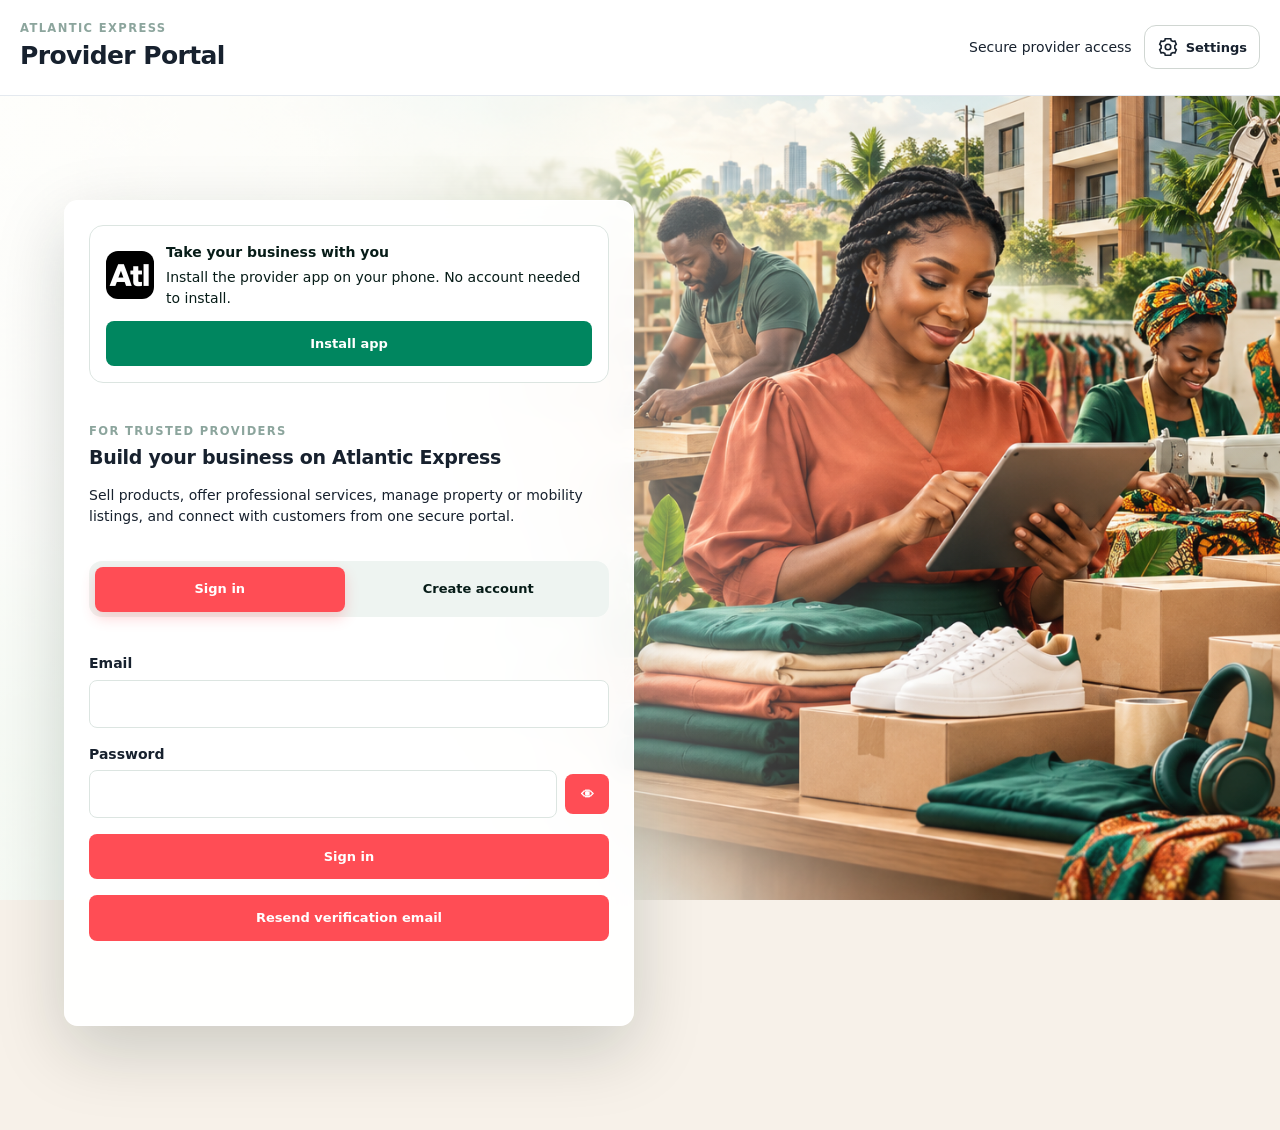
==== provider.html @ f5579e81 "Show inbox and Spam guidance in provider signup and resend flows" ====
<!doctype html>
<html lang="en">
<head>
  <script src="./message-receipts.js?v=20261015" defer></script>
  <link rel="stylesheet" href="./message-receipts.css?v=20261015"/>
  <meta charset="utf-8" />
  <meta name="viewport" content="width=device-width, initial-scale=1, viewport-fit=cover" />
  <script src="./chat-history.js?v=20261011-chat-app" defer></script>
  <script src="./theme.js?v=20261016-keyboard"></script>
  <title>Atlantic Express Provider Portal</title>
  <script>
    try {
      if (localStorage.getItem("atlantic.provider.token")) {
        document.documentElement.classList.add("provider-session-pending");
      }
    } catch (_) {}
  </script>
  <link rel="icon" type="image/png" href="./favicon.png?v=20260928-atl" />
  <link rel="apple-touch-icon" href="./favicon.png?v=20260928-atl" />
  <link rel="stylesheet" href="./provider.css?v=20261020-install-dialog" />
  <script src="./catalog-live.js?v=20261005-page-refresh" defer></script>
  <script src="./location-sharing.js?v=20261016-overview" defer></script>
  <script src="./driver-availability.js?v=20261016-overview" defer></script>
  <script src="./listing-images.js?v=20261016-overview" defer></script>
  <script src="./storage-upload.js?v=20261008-chat" defer></script>
  <script src="./service-categories-data.js?v=20261016-overview" defer></script>
  <script src="./service-categories.js?v=20261016-overview" defer></script>
  <script src="./provider-form-defaults.js?v=20261014" defer></script>
  <script src="./hall-icon.js?v=20261016-overview" defer></script>
  <script src="./provider-map-loader.js?v=20261015" defer></script>
  <script src="./provider-native.js?v=20261016-overview" defer></script>
  <script src="./delivery-areas.js?v=20261006-simple-forms" defer></script>
  <script src="./community-town-hall.js?v=20261021-workspace-alerts" defer></script>
  <script src="./private-chat-store.js?v=20261015" defer></script>
  <script src="./community-portal.js?v=20261021-threads" defer></script>
  <link rel="stylesheet" href="./community-portal.css?v=20261019-replies" />
  <link rel="stylesheet" href="./town-hall.css?v=20261016-overview" />
  <script src="./provider.js?v=20261021-email-guidance" defer></script>
  <link rel="stylesheet" href="./theme.css?v=20261012-theme-ready" />
  <link rel="stylesheet" href="./dashboard.css?v=20261009-plans-wallet" />
  <script src="./chat-photo-viewer.js?v=20261011-chat-app" defer></script>
  <script src="./provider-updates.js?v=20261020-install-dialog" defer></script>
  <script src="./provider-install.js?v=20261020-install-dialog" defer></script>
  <script src="./provider-pwa.js?v=20261021-workspace-alerts" defer></script>
  <link rel="manifest" href="./provider.webmanifest" />
  <meta name="theme-color" content="#12221C" />
  <meta name="apple-mobile-web-app-capable" content="yes" />
  <meta name="apple-mobile-web-app-status-bar-style" content="default" />
<link rel="stylesheet" href="provider-identity.css?v=20261020-profile" />
<script src="provider-identity.js?v=20261020-profile" defer></script>
<link rel="stylesheet" href="./settings.css?v=20261015" />
<script src="./settings.js?v=20261021-workspace-alerts" defer></script>
<link rel="stylesheet" href="./provider-overview.css?v=20261020-profile"/>
</head>
<body class="auth-mode">
  <header class="provider-header">
    <div><span class="eyebrow">Atlantic Express</span><h1>Provider Portal</h1></div>
    <div class="header-actions"><label class="appearance-control">Theme <select data-theme-preference aria-label="Appearance"><option value="system">System</option><option value="light">Light</option><option value="dark">Dark</option></select></label><button id="installProviderApp" type="button" class="secondary hidden">Install app</button><button id="enableProviderNotifications" type="button" class="secondary hidden">Enable phone notifications</button><span id="providerStatus">Secure provider access</span><button id="providerAlerts" class="secondary hidden" type="button">Alerts <span id="providerAlertCount" class="alert-count hidden">0</span></button><button id="signOut" class="secondary hidden">Sign out</button></div>
  </header>
  <main>
    <section id="authPanel" class="card auth-card">
      <div id="providerInstallEntry" class="provider-install-entry" hidden>
        <img src="./provider-icon-192.png" alt="" width="48" height="48" />
        <div><strong>Take your business with you</strong><p>Install the provider app on your phone. No account needed to install.</p></div>
        <button type="button" data-provider-install>Install app</button>
      </div>
      <div><span class="eyebrow">For trusted providers</span><h2>Build your business on Atlantic Express</h2><p>Sell products, offer professional services, manage property or mobility listings, and connect with customers from one secure portal.</p></div>
      <div class="auth-switch"><button type="button" data-auth-view="login" class="active">Sign in</button><button type="button" data-auth-view="signup" class="secondary">Create account</button></div>
      <form id="loginForm" class="form-grid compact" data-auth-panel="login">
        <label>Email<input name="email" type="email" autocomplete="email" required /></label>
        <label>Password<span class="password-field"><input name="password" type="password" autocomplete="current-password" required /><button type="button" data-password-toggle aria-label="Show password" aria-pressed="false">&#128065;</button></span></label>
        <button type="submit">Sign in</button><button type="button" id="resendVerification" class="link-button">Resend verification email</button><p id="loginMessage" class="message" aria-live="polite"></p>
      </form>
      <form id="signupForm" class="form-grid compact hidden" data-auth-panel="signup">
        <label>Full name<input name="full_name" autocomplete="name" required /></label><label>Email<input name="email" type="email" autocomplete="email" required /></label>
        <label>Phone<input name="phone" type="tel" autocomplete="tel" required /><small>Use a phone number that is not linked to another Atlantic Express account.</small></label><label>Password<span class="password-field"><input name="password" type="password" autocomplete="new-password" minlength="8" maxlength="72" required aria-describedby="signupPasswordHelp" /><button type="button" data-password-toggle aria-label="Show password" aria-pressed="false">&#128065;</button></span><small id="signupPasswordHelp">At least 8 characters, with uppercase, lowercase and a special character such as !@#$.</small></label>
        <button type="submit">Create provider account</button><p id="signupMessage" class="message" aria-live="polite"></p>
      </form>
    </section>

    <section id="sessionRestorePanel" class="card auth-card hidden" aria-live="polite">
      <div><span class="eyebrow">Secure provider access</span><h2>Restoring your session</h2><p id="sessionRestoreMessage">Checking your Atlantic Express account and provider access…</p></div>
      <div class="form-actions"><button id="retrySessionRestore" type="button">Retry</button><button id="cancelSessionRestore" type="button" class="secondary">Sign out</button></div>
    </section>

    <section id="portal" class="hidden dashboard-grid">
      <aside class="card side-card">
        <h2 id="businessName">Provider setup</h2><p id="verificationState" class="badge">Pending</p>
        <nav><button data-view="overview" data-provider-profile class="active">Overview</button><button data-view="verification" data-provider-profile>Verification documents</button><button data-view="profile" data-provider-profile>Business profile</button><button data-view="subscription" data-provider-profile>Subscription</button><button data-view="products" data-product-tool>Products</button><button data-view="merchant-orders" data-product-tool>Product orders</button><button data-view="listings" data-service-tool>Services</button><button data-view="messages" data-provider-profile>Chats</button><button data-view="support">Support</button></nav>
      </aside>
      <div class="workspace">
        <p id="providerPushStatus" class="provider-push-status" role="status"></p>
        <p id="portalMessage" class="message portal-message" role="alert" aria-live="assertive"></p>
        <section id="onboardingCard" class="card hidden">
          <span class="eyebrow">Step 1 of 2</span><h2>Choose how you will use Atlantic Express</h2><p>Your choice determines the tools available in your portal. You can add verification documents after submitting this profile.</p>
          <form id="onboardingForm" class="form-grid">
            <fieldset class="wide provider-type-fieldset"><legend>Which best describes what you provide?</legend><div class="provider-type-grid">
              <label class="provider-type-card"><input type="radio" name="provider_type" value="product_merchant" required /><span><strong>Products and retail</strong><small>Imported or locally available goods such as gadgets, clothing, food, beauty, home items and accessories.</small></span></label>
              <label class="provider-type-card"><input type="radio" name="provider_type" value="service_professional" /><span><strong>Skilled or professional services</strong><small>Artisans and specialists such as mechanics, plumbers, carpenters, drivers and qualified professionals.</small></span></label>
              <label class="provider-type-card"><input type="radio" name="provider_type" value="property_host" /><span><strong>Property and accommodation</strong><small>Hotels, short lets, rentals, land, houses and other managed property listings.</small></span></label>
              <label class="provider-type-card"><input type="radio" name="provider_type" value="mobility_provider" /><span><strong>Vehicles and roadside services</strong><small>Car rentals, vehicle sales, car wash, fuel assistance, transport and roadside support.</small></span></label>
              <label class="provider-type-card"><input type="radio" name="provider_type" value="mixed" /><span><strong>Products and services</strong><small>A verified business that genuinely offers both physical products and service-based listings.</small></span></label>
              <label class="provider-type-card"><input type="radio" name="provider_type" value="other" /><span><strong>Something else</strong><small>Choose this when none of the categories above accurately describes your work.</small></span></label>
            </div></fieldset>
            <label>Business / professional name<input name="business_name" required /></label>
            <label id="providerTypeOtherField" class="wide hidden">Describe what you provide<input name="provider_type_other" maxlength="180" /></label><label>Contact email<input name="contact_email" type="email" required /></label>
            <label>Contact phone<input name="contact_phone" inputmode="tel" required /></label><label>Website<input name="website_url" type="url" /></label>
            <label>Address<input name="address_line" /></label><label>City<input name="city" required /></label><label>State / region<input name="state" required /></label>
            <label>Country code<input name="country_code" maxlength="2" pattern="[A-Za-z]{2}" value="NG" autocapitalize="characters" required /><small>Two-letter ISO code, for example NG, GB, US, or CA.</small></label>
            <label class="wide"><span><input type="checkbox" name="is_driver" /> I offer driver / ride services</span><small>Driver verification requires clear photos of your driver licence, your car and its plate number.</small></label><label class="wide">About your business or professional work<textarea name="description" rows="4"></textarea></label><button type="submit">Submit provider profile</button>
          </form>
        </section>

        <section data-view-panel="products" class="card hidden">
          <div class="section-heading"><div><span class="eyebrow">Merchant catalogue</span><h2>Physical products</h2><p>Create a private draft, check it, then submit it for Atlantic Express review.</p></div><button id="toggleProductForm" type="button" aria-expanded="false">Create product</button></div>
          <div id="productSubscriptionGate" class="subscription-gate hidden"></div>
          <form id="productForm" class="form-grid hidden">
            <label class="wide">Customers contact you directly<select name="payment_mode"><option value="contact">Message me to arrange payment</option></select><small>Message me opens a private chat in Atlantic Express. Agree payment and delivery with the customer there.</small></label>
            <p class="wide form-note">Flutterwave confirms the customer's payment first, then sends your share to your registered bank account. Local payments usually settle the next business day; international payments usually take five business days. Weekends, holidays, verification checks or other delays may make this longer. Check Seller funds on your orders before relying on a payout. This is not money held until delivery.</p>
            <label>Product name<input name="title" required /></label><label>Stock code (optional)<input name="sku" placeholder="Leave empty if you do not use stock codes" /><small>We create a code for you if you leave this empty.</small></label>
            <label>Primary selling price<input name="local_selling_price" type="number" min="0.01" step="0.01" required /></label><label>Primary price currency<input name="currency_code" maxlength="3" value="NGN" required /><small>Three-letter code, such as NGN, USD, GBP, or EUR.</small></label><label>Crossed-out primary price<input name="compare_at_price" type="number" min="0" step="0.01" /></label>
            <label>Inventory<input name="inventory_count" type="number" min="0" value="1" required /></label><label>Category<input name="category" placeholder="e.g. Shoes, phones or clothing" maxlength="120" required /><small>Type the category that best describes your product.</small></label>
            <label class="check-option"><input name="is_flash_sale" type="checkbox" /><span>Flash sale</span></label><label>Flash price (primary currency)<input name="flash_sale_price" type="number" min="0" step="0.01" /></label>
            <label>How is the stock supplied?<select id="productFulfillmentMode" name="fulfillment_mode" required><option value="merchant_local">Already available at the stock location</option><option value="merchant_cross_border">Sourced or imported by the seller</option></select><small>This describes your stock. The buyer's delivery country determines whether an order is local or international.</small></label><label>Stock state<select id="productStockState" name="stock_state" required><option value="locally_available">Available now</option></select><small id="productStockHelp">Stock already available in its stated country may also be sold abroad.</small></label>
            <label>Stock country code<input id="productCountryCode" name="inventory_country_code" maxlength="2" value="NG" required /></label><label>Stock city<input name="inventory_city" placeholder="e.g. Abuja" required /></label>
            <label class="wide">Stock / pickup location<input name="inventory_location" required /></label>
            <label class="hidden" aria-hidden="true">Stock latitude<input name="inventory_latitude" type="number" min="-90" max="90" step="0.000001" tabindex="-1" /></label><label class="hidden" aria-hidden="true">Stock longitude<input name="inventory_longitude" type="number" min="-180" max="180" step="0.000001" tabindex="-1" /></label>
            <button id="useProductLocation" type="button" class="secondary">Use current stock location</button>
            <p class="wide form-note">Location is required for locally available products so nearby buyers see local stock first.</p>
            <label>Handling time (hours)<input name="handling_time_hours" type="number" min="0" value="24" required /></label><label>Estimated delivery (days)<span class="field-pair"><input name="delivery_min_days" type="number" min="0" value="1" required /><input name="delivery_max_days" type="number" min="0" value="3" required /></span></label>
            <label class="wide">Delivery methods (comma separated)<input name="delivery_methods" value="delivery,pickup" required /></label><label class="wide">Returns policy<textarea name="return_policy" rows="3" required></textarea></label>
            <div class="wide"><h3>Where can you deliver?</h3><p>Add each area you deliver to, and the delivery charge. Your product price stays the same unless you choose a different price below.</p><div id="productDeliveryAreas"></div><button id="addProductDeliveryArea" class="secondary" type="button">Add another delivery area</button><small id="enabledBuyerMarkets">Checking available countries...</small></div>
            <label class="wide">Description<textarea name="description" rows="5" required></textarea></label>
            <label class="wide">Product videos (MP4)<input id="productVideos" type="file" accept="video/mp4" multiple /><small>Gold: 2 videos; Diamond: 5. Each up to 60 seconds and 50 MB.</small><div id="productExistingVideos"></div></label><label class="wide">Product images<input id="productImages" type="file" accept="image/jpeg,image/png,image/webp" multiple /><small>Image limits per post: Free 1; Bronze 2; Silver 4; Gold and Diamond 8. Existing images remain when editing unless replacements are selected. After expiry or downgrade, posts outside your plan allowance leave discovery; stored posts and media are kept.</small></label>
            <p class="wide form-note"><strong>Private draft:</strong> saving does not publish this product. Check the details, then submit it for Atlantic Express review.</p>
            <div id="productUploadProgress" class="wide message"></div><div class="wide form-actions"><button type="submit">Save product draft</button><button id="cancelProductForm" type="button" class="secondary">Cancel</button></div>
          </form>
          <div class="toolbar"><input id="productSearch" type="search" placeholder="Search product or SKU" /><select id="productStatus"><option value="">All statuses</option><option>draft</option><option>pending</option><option>approved</option><option>rejected</option><option>suspended</option></select></div>
          <div id="productRows" class="stack-list"></div><button id="loadMoreProducts" type="button" class="secondary hidden">Load more products</button>
        </section>

        <section data-view-panel="merchant-orders" class="card hidden">
          <div class="section-heading"><div><span class="eyebrow">Merchant fulfilment</span><h2>Paid product orders</h2><p>Local orders are processed immediately. Imported orders can be grouped into your own manifests.</p></div><button id="refreshMerchantOrders" class="secondary">Refresh</button></div>
          <div id="bulkFulfillmentControls" class="toolbar"><select id="bulkFulfillmentStatus"><option value="">Choose next tracking stage</option><option value="accepted">Accepted</option><option value="packed">Packed</option><option value="processing">Processing</option><option value="dispatched_from_origin">Dispatched from origin</option><option value="international_transit">International transit</option><option value="customs_clearance">Customs clearance</option><option value="local_hub">Local hub</option><option value="ready_for_pickup">Ready for pickup</option><option value="out_for_delivery">Out for delivery</option><option value="delivered">Delivered</option></select><button id="bulkUpdateOrders" type="button">Update selected orders</button><span id="bulkFulfillmentMessage" class="message"></span></div>
          <div id="merchantOrderRows" class="stack-list"></div><button id="loadMoreMerchantOrders" type="button" class="secondary hidden">Load more orders</button>
          <hr /><div class="section-heading"><div><span class="eyebrow">Cross-border operations</span><h2>Merchant manifests</h2><p>Each manifest contains only your paid imported orders and is suitable for printing.</p></div><button id="createManifest" type="button">Create from selected orders</button></div>
          <div id="manifestRows" class="stack-list"></div><button id="loadMoreManifests" type="button" class="secondary hidden">Load more manifests</button>
        </section>

        <section data-view-panel="overview" class="card provider-overview"><div class="overview-top">
          <div class="section-heading"><div><h2>Provider overview</h2></div><button id="refreshPortal" class="secondary"><span class="overview-refresh-icon" aria-hidden="true"><svg viewBox="0 0 24 24" fill="none" stroke="currentColor" stroke-width="1.8" stroke-linecap="round" stroke-linejoin="round"><path d="M20 8a8 8 0 1 0 0 8M20 3v5h-5"/></svg></span>Refresh</button></div><div class="overview-identity" id="providerIdentity"></div><div class="overview-summary">
          <div class="metrics"><article><span class="overview-icon" aria-hidden="true"><svg viewBox="0 0 24 24" fill="none" stroke="currentColor" stroke-width="1.8" stroke-linecap="round" stroke-linejoin="round"><path d="M12 3 4 6v6c0 5 8 9 8 9s8-4 8-9V6Z"/><path d="m8 12 3 3 5-6"/></svg></span><div><span>Verification</span><strong id="metricVerification">—</strong></div></article><article><span class="overview-icon" aria-hidden="true"><svg viewBox="0 0 24 24" fill="none" stroke="currentColor" stroke-width="1.8" stroke-linecap="round" stroke-linejoin="round"><path d="m3 6 4 5 5-8 5 8 4-5-2 13H5Z"/></svg></span><div><span>Subscription</span><strong id="metricSubscription">—</strong></div></article><article><span class="overview-icon" aria-hidden="true"><svg viewBox="0 0 24 24" fill="none" stroke="currentColor" stroke-width="1.8" stroke-linecap="round" stroke-linejoin="round"><rect x="5" y="3" width="14" height="18" rx="2"/><path d="M9 8h6M9 12h6M9 16h4"/></svg></span><div><span>Listings</span><strong id="metricListings">0</strong></div></article><article><span class="overview-icon" aria-hidden="true"><svg viewBox="0 0 24 24" fill="none" stroke="currentColor" stroke-width="1.8" stroke-linecap="round" stroke-linejoin="round"><path d="M21 11a9 9 0 0 1-9 9H4l-2 2V11a9 9 0 0 1 19 0Z"/></svg></span><div><span>Open requests</span><strong id="metricRequests">0</strong></div></article></div></div></div>
          <section id="driverAvailability" class="verification-box hidden"></section>
          <div class="overview-guidance"><span class="overview-icon" aria-hidden="true"><svg viewBox="0 0 24 24" fill="none" stroke="currentColor" stroke-width="1.8" stroke-linecap="round" stroke-linejoin="round"><path d="M12 3 4 6v6c0 5 8 9 8 9s8-4 8-9V6Z"/><path d="m8 12 3 3 5-6"/></svg></span><div id="accountGuidance" class="notice"></div></div>
          <div class="form-actions"><button type="button" data-view="verification" data-provider-profile>Upload verification documents</button><button type="button" data-view="profile" data-provider-profile>Edit business profile</button></div>
        </section>
        <section data-view-panel="profile" class="card hidden">
          <h2>Business profile</h2>
          <section id="providerBranding" class="verification-box hidden"><h3>Public profile</h3><p>Your photo and banner appear with your products, services and customer chats.</p><div id="providerBrandPreview"></div><form id="providerMediaForm" class="form-grid compact"><label>Profile photo<input name="photo" type="file" accept="image/jpeg,image/png,image/webp"/><small>A square photo works best. Maximum 5 MB.</small></label><label>Business banner<input name="banner" type="file" accept="image/jpeg,image/png,image/webp"/><small>A wide image works best. Maximum 5 MB.</small></label><button type="submit">Save profile images</button><button type="button" class="secondary" id="removeProviderPhoto">Remove photo</button><button type="button" class="secondary" id="removeProviderBanner">Remove banner</button><p id="providerMediaMessage" class="message" role="status"></p></form></section>
          <section id="sellerSettlement" class="verification-box hidden">
            <div class="section-heading"><div><span class="eyebrow">Product seller settlement</span><h3>Connect your Flutterwave settlement account</h3></div><span id="payoutStatus" class="badge">Not configured</span></div>
            <p>Required when you offer Flutterwave checkout. Contact-only products do not need this account. Customers pay securely through Atlantic Express; Flutterwave sends the seller portion to this account and the 1% Atlantic Express service fee to the marketplace account.</p>
            <div id="payoutSummary" class="notice hidden"></div>
            <form id="payoutForm" class="form-grid compact">
              <label>Bank country<input id="payoutCountry" name="country_code" maxlength="2" pattern="[A-Za-z]{2}" value="NG" required /><small>Two-letter code, such as NG, GH, KE, GB, or US.</small></label>
              <label>Bank<select id="payoutBank" name="account_bank" required><option value="">Load banks for this country</option></select></label>
              <label>Account number / IBAN<input name="account_number" autocomplete="off" minlength="4" maxlength="34" required /><small>Sent securely to Flutterwave. Atlantic Express stores only the final four characters.</small></label>
              <details class="wide"><summary>International bank details, when required</summary><div class="form-grid compact"><label>SWIFT / BIC<input name="swift_code" autocomplete="off" /></label><label>Routing number<input name="routing_number" autocomplete="off" /></label><label>Bank branch code<input name="bank_branch" autocomplete="off" /></label></div><small>Flutterwave may require these details for US, SEPA, Ghana, Tanzania, Rwanda, or Uganda accounts.</small></details>
              <button id="loadPayoutBanks" type="button" class="secondary">Load banks</button>
              <button type="submit">Connect settlement account</button><p id="payoutMessage" class="message"></p>
            </form>
          </section>
        </section>
        <section data-view-panel="verification" class="card hidden">
          <h2>Business verification</h2>
          <section id="verificationDocuments" class="verification-box hidden">
            <div class="section-heading"><div><span class="eyebrow">Business verification</span><h3>Verification documents</h3></div></div>
            <p id="verificationDocumentGuidance">Upload clear documents that match your registered name and contact details. PDF, JPG, PNG, and WebP are accepted.</p>
            <form id="verificationForm" class="form-grid compact">
              <label>Document type<select name="document_type" required><option value="drivers_license">Driver licence photo</option><option value="driver_vehicle">Car / vehicle photo</option><option value="driver_plate">Plate-number photo</option><option value="government_id" selected>Government ID</option><option value="business_registration">Business registration</option><option value="professional_license">Professional licence / qualification</option><option value="property_authority">Property ownership / authority</option><option value="address_proof">Proof of address</option></select></label>
              <label>Document<input id="verificationFile" type="file" accept="application/pdf,image/jpeg,image/png,image/webp" required /></label>
              <button type="submit">Upload document</button><p id="verificationMessage" class="message"></p>
            </form>
            <p>Drivers: upload all three photos separately. The licence details, car and registration plate must be clear and readable. Each photo requires admin approval.</p><div id="verificationRows" class="stack-list"></div>
          </section>
        </section>

        <section data-view-panel="subscription" class="card hidden">
          <div class="section-heading"><div><span class="eyebrow">Provider access</span><h2>Provider subscriptions</h2><p>Free includes one listing after verification. Paid monthly or yearly plans unlock higher limits.</p></div><button id="refreshSubscription" class="secondary">Refresh</button></div>
          <div id="subscriptionGuidance" class="notice"></div>
          <div id="plans" class="plans"></div>
        </section>

        <section data-view-panel="listings" class="card hidden">
          <div class="section-heading"><div><span class="eyebrow">Inventory</span><h2>Service listings</h2><p>Create a private draft, check it, then submit it for Atlantic Express review.</p></div><button id="toggleListingForm" type="button" aria-expanded="false">Create service</button></div>
          <div id="listingSubscriptionGate" class="subscription-gate hidden"></div>
          <form id="listingForm" class="form-grid hidden">
            <label>Type<select name="listing_type" required><option value="hotel">Hotel</option><option value="short_let">Short let</option><option value="car_rental">Car rental</option><option value="car_wash">Car wash</option><option value="mechanic">Mechanic</option><option value="plumber">Plumber</option><option value="carpenter">Carpenter</option><option value="fuel_station">Fuel / gas station</option><option value="food_vendor">Food vendor</option><option value="artisan">Professional service</option><option value="shop_rental">Shop rental</option><option value="property">Property enquiry</option><option value="land">Land enquiry</option></select></label>
            <label>Title<input name="title" required /></label><label>Service category<input name="category" maxlength="100" placeholder="Search your service" required /><small>Search a service or enter your own if it is not listed.</small></label><label>City<input name="city" required /></label>
            <label>State / region<input name="state" required /></label><label>Street / area<input name="address_line" /></label>
            <label>Country code<input name="country_code" maxlength="2" pattern="[A-Za-z]{2}" value="NG" autocapitalize="characters" required /><small>Two-letter ISO code, for example NG, GB, US, or CA.</small></label>
            <label>Currency code<input name="currency_code" maxlength="3" pattern="[A-Za-z]{3}" value="NGN" autocapitalize="characters" required /><small>Three-letter ISO code, for example NGN, GBP, USD, or CAD.</small></label>
            <label>How do you set your price?<select id="listingPriceMode" name="price_mode"><option value="fixed">One set price</option><option value="from">Price starts from an amount</option><option value="quote">I need to see the job before giving a price</option></select><small>For repairs, choose a starting price or give a price after checking the problem.</small></label><label id="listingPriceField">Price (<span id="listingPriceLabel">set amount</span>)<input name="price" type="number" min="0" step="0.01" /><small id="listingPriceHelp">What the customer pays for the service described.</small></label><label class="wide">What can change the price? (optional)<input name="price_notes" maxlength="500" placeholder="e.g. Final price depends on the repair and replacement parts." /></label><label>Price is for<input name="pricing_unit" placeholder="e.g. one visit, one hour, one night" /><small>Describe what the customer receives for this price.</small></label><label id="listingCapacityField">How many customers can you serve at the same time?<input name="capacity" type="number" min="1" value="1" /><small>For example: guests for a hotel, vehicles for a car wash, or people for an appointment.</small></label>
            <label>Contact email<input name="contact_email" type="email" /></label><label>Contact phone<input name="contact_phone" inputmode="tel" /></label>
            <div class="wide location-card">
              <div><h3>Service location</h3><p>Search the service address, then click the map or drag the pin to the exact property or workplace. Customers never see the coordinates; they are only used to find nearby services.</p></div>
              <div class="location-search"><input id="listingLocationSearch" type="search" placeholder="Search address or area, e.g. Bwari, Abuja" autocomplete="off" /><button id="searchListingLocation" type="button" class="secondary">Search map</button><button id="useCurrentLocation" type="button">Use my current location</button></div>
              <div id="listingLocationSearchResults" class="location-search-results hidden" aria-live="polite"></div>
              <p id="listingLocationStatus" class="location-status" role="status" aria-live="polite">Search for the address or use this device's location, then verify the pin.</p>
              <div id="listingLocationPreview" class="location-preview"><div id="listingLocationMap" class="location-map" role="application" aria-label="Choose the service location on the map"></div><div class="form-actions"><a id="openListingLocationMap" class="hidden" target="_blank" rel="noopener">Open this pin in a full map</a></div><label class="check-option"><input id="confirmListingLocation" type="checkbox" /><span>I confirm this pin is at the actual service or property location.</span></label></div>
              <small>Laptops may use Wi-Fi or an internet address instead of GPS and can be wrong. Treat “Use my current location” as a shortcut only: always check the map, move the pin if needed, and confirm it before saving.</small>
              <details class="manual-location"><summary>Advanced: enter a different location manually</summary><div class="field-pair"><label>Latitude<input name="latitude" type="number" min="-90" max="90" step="0.000001" placeholder="e.g. 9.076500" /></label><label>Longitude<input name="longitude" type="number" min="-180" max="180" step="0.000001" placeholder="e.g. 7.398600" /></label></div><small>Only use this when registering a remote property or when the device cannot provide a location.</small></details>
            </div>
            <label>How far can nearby customers find you? (km)<input name="service_radius_km" type="number" min="1" max="500" value="25" /><small>Customers within this distance may see the service.</small></label><label class="check-option"><input name="is_mobile_service" type="checkbox" /><span>I can travel to the customer’s location</span></label>
            <label class="check-option"><input name="is_available_now" type="checkbox" /><span>Customers can contact me now</span></label>
            <label class="wide">Description<textarea name="description" rows="5" required></textarea></label>
            <label class="wide">Service videos (MP4)<input id="listingVideos" type="file" accept="video/mp4" multiple /><small>Gold: 2 videos; Diamond: 5. Each up to 60 seconds and 50 MB.</small><div id="listingExistingVideos"></div></label><div id="listingExistingImages" class="wide existing-media hidden"></div><label class="wide">Add service images<input id="listingImages" type="file" accept="image/jpeg,image/png,image/webp" multiple /><small>New images are added to the current ones. You can remove current images above before saving.</small></label>
            <p class="wide form-note"><strong>Private draft:</strong> saving does not publish this listing. Submit it for review when it is complete.</p>
            <div id="uploadProgress" class="wide message"></div><div class="wide form-actions"><button type="submit">Save service draft</button><button id="cancelListingForm" type="button" class="secondary">Cancel</button></div>
          </form>
          <div class="toolbar"><input id="listingSearch" type="search" placeholder="Search listings" /><select id="listingStatus"><option value="">All statuses</option><option>draft</option><option>pending</option><option>approved</option><option>rejected</option></select></div>
          <div id="listingRows" class="stack-list"></div>
          <button id="loadMoreListings" type="button" class="secondary hidden">Load more listings</button>
        </section>

        <section data-view-panel="requests" class="card hidden">
          <div class="section-heading"><div><span class="eyebrow">Operations</span><h2>Bookings and enquiries</h2></div><button id="refreshRequests" class="secondary">Refresh</button></div>
          <div class="toolbar"><input id="requestSearch" type="search" placeholder="Search buyer, listing, or status" /><select id="requestStatus"><option value="">All statuses</option><option>pending</option><option>accepted</option><option>rejected</option><option>completed</option></select></div><div id="requestRows" class="stack-list"></div>
          <button id="loadMoreRequests" type="button" class="secondary hidden">Load more requests</button>
        </section>
        <section data-view-panel="support" class="card hidden">
          <div class="section-heading"><div><span class="eyebrow">Atlantic Express help</span><h2>Support</h2><p>Ask our team for help with your account, payments or listings. You do not need a paid subscription.</p></div><button id="refreshProviderSupport" type="button" class="secondary">Refresh</button></div>
          <form id="providerSupportForm" class="form-grid compact">
            <label>What do you need help with?<input name="subject" required maxlength="200" /></label>
            <label>Your message<textarea name="message" required maxlength="5000" rows="3"></textarea></label>
            <button type="submit">Send to Support</button>
          </form>
          <p id="providerSupportStatus" class="message" role="status"></p>
          <div id="providerSupportTickets" class="stack-list"></div>
          <button id="moreProviderSupport" type="button" class="secondary hidden">Load older conversations</button>
          <section id="providerSupportThread" class="hidden">
            <h3 id="providerSupportSubject"></h3>
            <button id="earlierProviderSupport" type="button" class="secondary hidden">Load earlier messages</button>
            <div id="providerSupportMessages" class="stack-list" aria-live="polite"></div>
            <form id="providerSupportReply" class="form-grid compact"><label>Reply<textarea name="message" rows="3" maxlength="5000" required></textarea></label><button type="submit">Send reply</button></form>
          </section>
        </section>
        <section data-view-panel="messages" class="card hidden">
          <div class="section-heading"><div><span class="eyebrow">People and business</span><h2>Chats</h2><p>Customer messages about your products and services, all in one place.</p></div><button id="refreshConversations" class="secondary">Refresh</button></div>
          <div id="communityRoot"></div>
          <div class="hidden" aria-hidden="true">
          <p id="conversationListStatus" class="message" role="status"></p>
          <div id="conversationRows" class="stack-list"><p>Loading conversations...</p></div>
          <button id="loadEarlierConversations" type="button" class="secondary hidden">Load earlier conversations</button>
          </div>
        </section>
      </div>
    </section>

    <dialog id="availabilityDialog">
      <form id="availabilityForm" class="form-grid compact">
        <div class="section-heading"><div><span class="eyebrow">Booking inventory</span><h2 id="availabilityTitle">Add availability</h2></div><button type="button" id="closeAvailability" class="secondary">Close</button></div>
        <input name="listing_id" type="hidden" />
        <label>Available from<input name="starts_at" type="datetime-local" required /></label>
        <label>Available until<input name="ends_at" type="datetime-local" required /></label>
        <label>Customers for this time slot<input name="capacity" type="number" min="1" value="1" required /><small>Enter how many people, guests, or vehicles you can accept during this time.</small></label>
        <button type="submit">Save availability</button>
        <p id="availabilityMessage" class="message"></p>
      </form>
    </dialog>
    <dialog id="conversationDialog">
      <div class="section-heading"><div><span class="eyebrow">Atlantic Express messages</span><h2 id="conversationTitle">Conversation</h2></div><button type="button" id="closeConversation" class="secondary">Close</button></div>
      <button type="button" id="loadEarlierConversation" class="secondary hidden">Load earlier messages</button>
      <div id="conversationMessages" class="alert-rows"></div>
      <form id="conversationReplyForm" class="form-grid compact">
        <label>Reply<textarea name="message" rows="3" maxlength="2000"></textarea></label><label>Attach photos<input id="conversationImages" type="file" accept="image/jpeg,image/png,image/webp" multiple /><small>Up to four images, no larger than 5 MB each.</small></label>
        <button type="submit">Send reply</button>
        <p id="conversationMessage" class="message"></p>
      </form>
    </dialog>
    <dialog id="fulfillmentDialog">
      <form id="fulfillmentForm" class="form-grid compact">
        <div class="section-heading"><div><span class="eyebrow">Seller-managed tracking</span><h2 id="fulfillmentTitle">Update order</h2></div><button id="closeFulfillment" type="button" class="secondary">Close</button></div>
        <input name="order_id" type="hidden" /><input name="status" type="hidden" /><input name="expected_version" type="hidden" />
        <label>Current location<input name="location" placeholder="City, facility, pickup point, or delivery area" /></label>
        <label>Carrier / courier<input name="carrier" placeholder="Your delivery team or courier name" /></label>
        <label>Tracking number<input name="tracking_number" /></label>
        <label>Tracking URL<input name="tracking_url" type="url" placeholder="https://..." /></label>
        <label>Estimated delivery<input name="estimated_delivery_at" type="datetime-local" /></label>
        <label class="wide">Customer update<textarea name="notes" rows="3" maxlength="1000" placeholder="Explain this update clearly to the buyer."></textarea></label>
        <button type="submit">Publish tracking update</button><p id="fulfillmentMessage" class="message"></p>
      </form>
    </dialog>
  </main>
  <dialog id="providerAlertsDialog" class="alerts-dialog">
    <div class="section-heading"><div><span class="eyebrow">Provider activity</span><h2>Alerts</h2></div><div class="header-actions"><button id="markProviderAlertsRead" class="secondary" type="button">Mark all read</button><button id="closeProviderAlerts" class="secondary" type="button">Close</button></div></div>
    <div id="providerAlertRows" class="alert-rows"><p>No new activity.</p></div>
  </dialog>
</body>
</html>
---- message-receipts.css ----
.message-receipt{display:inline-flex;align-items:center;vertical-align:middle;margin-inline-start:5px;color:#66736f;font-size:11px;line-height:18px}.message-receipt svg{overflow:visible}.message-receipt[data-state="read"]{color:#1685bc}[data-theme="dark"] .message-receipt{color:#aab6bc}[data-theme="dark"] .message-receipt[data-state="read"]{color:#53bdeb}.receipt-preferences{display:grid;gap:8px}.receipt-preferences label{display:flex;align-items:center;justify-content:space-between;gap:16px}.receipt-preferences input{width:22px;height:22px;accent-color:#12805f}.receipt-preferences p{font-size:13px;line-height:1.5}
---- provider.css ----
:root {
  --ink: #071c18;
  --muted: #6f7d78;
  --brand: #ff4d55;
  --soft: #eef4f1;
  --line: #dce5e1;
  --white: var(--theme-surface, #fff);
  --danger: #a5262d;
}

* { box-sizing: border-box; }

html { min-width: 320px; }

body {
  margin: 0;
  background: var(--theme-background, #f5f7f6);
  color: var(--ink);
  font: 15px/1.5 Inter, system-ui, -apple-system, BlinkMacSystemFont, "Segoe UI", sans-serif;
}

html:not(.provider-session-pending) body.auth-mode {
  min-height: 100vh;
  background-color: var(--theme-background, #f7f1e9);
  background-image: linear-gradient(90deg, rgba(255,255,255,.72) 0%, rgba(255,255,255,.42) 44%, rgba(255,255,255,.04) 76%), url("./provider-background.png?v=20261012-artwork");
  background-position: center;
  background-size: cover;
  background-attachment: fixed;
}

html:not(.provider-session-pending) body.auth-mode main {
  max-width: none;
  padding-inline: clamp(1rem, 5vw, 5rem);
}

button, input, select, textarea { font: inherit; }

button {
  border: 0;
  border-radius: 10px;
  background: var(--brand);
  color: #fff;
  font-weight: 750;
  padding: .8rem 1rem;
  cursor: pointer;
}

button:disabled { opacity: .55; cursor: not-allowed; }
.secondary { background: var(--soft); color: var(--ink); }
.hidden { display: none !important; }

/* A stored session renders the stable portal shell before deferred JavaScript
   starts, preventing the signed-out screen from flashing during refresh. */
html.provider-session-pending #authPanel,
html.provider-session-pending #sessionRestorePanel { display: none !important; }
html.provider-session-pending #portal.hidden { display: grid !important; }
body.session-restoring .workspace {
  opacity: .55;
  pointer-events: none;
  animation: session-shell-pulse 1.2s ease-in-out infinite alternate;
}
@keyframes session-shell-pulse {
  from { opacity: .45; }
  to { opacity: .72; }
}
.alert-count { display: inline-grid; min-width: 1.35rem; height: 1.35rem; padding: 0 .3rem; place-items: center; border-radius: 999px; background: var(--accent); color: #fff; font-size: .75rem; }
.alerts-dialog { width: min(680px, calc(100% - 2rem)); max-height: 80vh; border: 0; border-radius: 16px; padding: 1.25rem; box-shadow: 0 24px 80px rgba(0,0,0,.25); }
.alerts-dialog::backdrop { background: rgba(7,25,22,.52); }
.alert-rows { display: grid; gap: .65rem; overflow: auto; max-height: 58vh; }
.alert-item { border: 1px solid var(--line); border-radius: 12px; padding: .9rem; background: var(--theme-surface, #fff); }
.alert-item.unread { border-color: var(--theme-border, #ffb0b0); background: var(--theme-red-soft, #fff7f7); }
.alert-rows .alert-item {width:100%;text-align:left;color:var(--ink);}
.alert-item p { margin: .3rem 0; color: var(--muted); }
.moderation-note { color: var(--theme-red, #9d2929) !important; font-weight: 700; }

.provider-header {
  position: sticky;
  top: 0;
  z-index: 4;
  display: flex;
  align-items: center;
  justify-content: space-between;
  gap: 1rem;
  padding: 1rem clamp(1rem, 4vw, 3rem);
  background: rgba(7, 28, 24, .97);
  color: #fff;
}

.provider-header h1 { margin: 0; font-size: 1.4rem; }

.eyebrow {
  display: block;
  text-transform: uppercase;
  letter-spacing: .12em;
  font-size: .72rem;
  font-weight: 800;
  color: #8ca59d;
}

.header-actions { display: flex; align-items: center; gap: .75rem; }

main {
  width: 100%;
  max-width: 1440px;
  margin: 0 auto;
  padding: clamp(1rem, 3vw, 2rem);
}

.card {
  width: 100%;
  max-width: 100%;
  min-width: 0;
  background: var(--var(--theme-surface, white));
  border: 1px solid var(--line);
  border-radius: 16px;
  padding: clamp(1rem, 2vw, 1.5rem);
  box-shadow: 0 10px 35px rgba(7, 28, 24, .05);
}

.auth-card {
  max-width: 920px;
  margin: 8vh auto;
  display: grid;
  grid-template-columns: 1fr 1fr;
  gap: 2rem;
  align-items: center;
}

html:not(.provider-session-pending) body.auth-mode .auth-card {
  grid-template-columns: 1fr;
  max-width: 570px;
  margin: clamp(2rem, 8vh, 6rem) auto clamp(2rem, 8vh, 6rem) 0;
  gap: 1.25rem;
  background: var(--theme-surface, rgba(255,255,255,.94));
  border-color: var(--theme-border, rgba(255,255,255,.82));
  box-shadow: 0 24px 70px rgba(7,28,24,.18);
  backdrop-filter: blur(12px);
}

.auth-switch {
  display: grid;
  grid-template-columns: 1fr 1fr;
  gap: .5rem;
  padding: .35rem;
  border-radius: 13px;
  background: var(--soft);
}

.auth-switch button {
  background: transparent;
  color: var(--ink);
}

.auth-switch button.active {
  background: var(--brand);
  color: #fff;
  box-shadow: 0 6px 14px rgba(255,77,85,.24);
}

.auth-card h2, .section-heading h2 { margin: .15rem 0; }

.dashboard-grid {
  display: grid;
  grid-template-columns: 250px minmax(0, 1fr);
  gap: 1rem;
  align-items: start;
}

.dashboard-grid > *,
.workspace > *,
.card > *,
.form-grid > *,
.section-heading > * { min-width: 0; }

.side-card { position: static; align-self: start; }
.side-card nav { display: grid; gap: .45rem; margin-top: 1rem; }
.side-card nav button { background: transparent; color: var(--ink); text-align: left; }
.side-card nav button.active { background: var(--soft); }

.badge {
  display: inline-block;
  padding: .35rem .65rem;
  border-radius: 999px;
  background: var(--theme-amber-soft, #fff1d9);
  color: var(--theme-amber, #7c4c00);
  font-weight: 750;
}

.workspace {
  display: grid;
  grid-template-columns: minmax(0, 1fr);
  width: 100%;
  max-width: 100%;
  min-width: 0;
  gap: 1rem;
}

.section-heading,
.toolbar {
  display: flex;
  align-items: center;
  justify-content: space-between;
  gap: 1rem;
  margin-bottom: 1rem;
}

.section-heading > div { flex: 1 1 auto; }
.section-heading > button { flex: 0 0 auto; }
.toolbar { justify-content: flex-start; flex-wrap: wrap; }
.toolbar input { min-width: min(100%, 320px); }

.form-grid {
  display: grid;
  grid-template-columns: repeat(2, minmax(0, 1fr));
  width: 100%;
  max-width: 100%;
  gap: 1rem;
  margin: 1rem 0;
}

.form-grid.compact { grid-template-columns: 1fr; }
.form-grid label { display: grid; gap: .35rem; font-weight: 700; min-width: 0; }
.form-grid .wide { grid-column: 1 / -1; }
.form-grid label.check-option {
  display: flex;
  align-items: center;
  gap: .65rem;
  min-height: 44px;
  cursor: pointer;
}
.form-grid .check-option input[type="checkbox"] {
  width: 20px;
  height: 20px;
  flex: 0 0 20px;
  margin: 0;
  padding: 0;
  accent-color: var(--brand);
}
.form-grid .check-option span { min-width: 0; line-height: 1.35; }

.provider-type-fieldset {
  margin: 0;
  padding: 0;
  border: 0;
}

.provider-type-fieldset legend {
  margin-bottom: .75rem;
  font-weight: 800;
}

.provider-type-grid {
  display: grid;
  grid-template-columns: repeat(2, minmax(0, 1fr));
  gap: .75rem;
}

.provider-type-card {
  display: flex !important;
  grid-template-columns: none !important;
  align-items: flex-start;
  gap: .75rem !important;
  min-height: 112px;
  padding: 1rem;
  border: 1px solid var(--line);
  border-radius: 14px;
  background: var(--theme-surface, #fff);
  cursor: pointer;
  transition: border-color .15s ease, box-shadow .15s ease, transform .15s ease;
}

.provider-type-card:hover {
  transform: translateY(-1px);
  border-color: var(--theme-border, #ff9b9f);
  box-shadow: 0 8px 22px rgba(7,28,24,.08);
}

.provider-type-card:has(input:checked) {
  border-color: var(--brand);
  background: var(--theme-red-soft, #fff7f7);
  box-shadow: 0 0 0 3px rgba(255,77,85,.12);
}

.provider-type-card input {
  width: 18px;
  height: 18px;
  margin: .15rem 0 0;
  accent-color: var(--brand);
  flex: 0 0 auto;
}

.provider-type-card span {
  display: grid;
  gap: .3rem;
}

.provider-type-card strong {
  line-height: 1.3;
}

.location-card {
  display: grid;
  gap: .65rem;
  padding: 1rem;
  border: 1px solid var(--line);
  border-radius: 12px;
  background: var(--soft);
}

.location-card h3 { margin: 0 0 .25rem; }
.location-card p { margin: 0; }
.location-status { color: var(--muted); font-weight: 700; }
.location-status.ready { color: var(--theme-green, #18794e); }
.location-status.error { color: var(--danger); }
.manual-location { border-top: 1px solid var(--line); padding-top: .75rem; }
.manual-location summary { cursor: pointer; font-weight: 700; }
.manual-location .field-pair { margin: .75rem 0 .5rem; }
.location-preview { display: grid; gap: .65rem; }
.location-map { width: 100%; height: 360px; border: 1px solid var(--line); border-radius: 10px; background: var(--theme-soft, #e7ece9); z-index: 0; }
.location-preview a { color: var(--ink); font-weight: 800; }
.location-search { display: grid; grid-template-columns: minmax(0, 1fr) auto auto; gap: .5rem; align-items: end; }
.location-search input { min-width: 0; }
.location-search-results { display: grid; gap: .4rem; padding: .6rem; border: 1px solid var(--line); border-radius: 10px; background: var(--theme-surface, #fff); }
.location-search-result { width: 100%; text-align: left; background: var(--theme-surface, #fff); color: var(--ink); border: 1px solid var(--line); }
.location-search-result:hover { background: var(--soft); }

@media (max-width: 720px) {
  .location-search { grid-template-columns: 1fr; }
  .location-map { height: 320px; }
}

.field-pair {
  display: grid;
  grid-template-columns: repeat(2, minmax(0, 1fr));
  gap: .5rem;
}

.form-actions {
  display: flex;
  flex-wrap: wrap;
  align-items: center;
  gap: .65rem;
}

input, select, textarea {
  width: 100%;
  max-width: 100%;
  min-width: 0;
  border: 1px solid var(--line);
  border-radius: 10px;
  padding: .78rem;
  background: var(--theme-surface, #fff);
  color: var(--ink);
}

textarea { resize: vertical; }

.metrics {
  display: grid;
  grid-template-columns: repeat(4, minmax(0, 1fr));
  gap: .8rem;
}

.metrics article, .plan, .list-row { border: 1px solid var(--line); border-radius: 12px; padding: 1rem; }
.metrics span { display: block; color: var(--muted); }
.metrics strong { font-size: 1.25rem; }
.plans { display: grid; grid-template-columns: repeat(auto-fit, minmax(210px, 1fr)); gap: .75rem; margin-top: 1.2rem; }
.plan h3, .list-row h3 { margin: 0; }
.stack-list { display: grid; gap: .7rem; min-width: 0; }

.list-row {
  display: grid;
  grid-template-columns: minmax(0, 1fr) auto;
  gap: 1rem;
  align-items: center;
  min-width: 0;
}

.list-row p { margin: .25rem 0; color: var(--muted); overflow-wrap: anywhere; }
.list-actions { display: flex; flex-wrap: wrap; justify-content: flex-end; gap: .5rem; }
.message { color: var(--danger); font-weight: 700; overflow-wrap: anywhere; }
.message.success { color: var(--theme-green, #18794e); }
.portal-message:empty { display: none; }
.portal-message {
  position: sticky;
  top: 5.5rem;
  z-index: 30;
  margin: 0 0 1rem;
  padding: .85rem 1rem;
  border: 1px solid var(--theme-border, #f3b7bc);
  border-left: .35rem solid var(--danger);
  border-radius: .75rem;
  background: var(--theme-red-soft, #fff7f7);
  box-shadow: 0 .65rem 1.5rem rgba(34, 21, 21, .14);
}
.portal-message.success {
  border-color: var(--theme-border, #a9d9c0);
  border-left-color: var(--theme-border, #18794e);
  background: var(--theme-green-soft, #f1fbf5);
}
small { font-weight: 400; color: var(--muted); }

@media (max-width: 850px) {
  .auth-card, .dashboard-grid { grid-template-columns: 1fr; }
  .side-card { position: static; }
  .side-card nav { display: flex; overflow-x: auto; }
  .side-card nav button { white-space: nowrap; }
  .metrics { grid-template-columns: repeat(2, 1fr); }
}

@media (max-width: 620px) {
  .provider-header { align-items: flex-start; }
  .header-actions span { display: none; }
  .auth-card { margin: 2vh auto; }
  .form-grid { grid-template-columns: 1fr; }
  .form-grid .wide { grid-column: auto; }
  .field-pair { grid-template-columns: 1fr; }
  .section-heading, .toolbar, .list-row { align-items: stretch; flex-direction: column; }
  .list-row { display: flex; }
  .list-actions { justify-content: flex-start; }
  .metrics { grid-template-columns: 1fr 1fr; }
  html:not(.provider-session-pending) body.auth-mode {
    background-position: 63% center;
    background-image: linear-gradient(rgba(255,255,255,.66), rgba(255,255,255,.76)), url("./provider-background.png?v=20261012-artwork");
  }
  html:not(.provider-session-pending) body.auth-mode main { padding-inline: 1rem; }
  html:not(.provider-session-pending) body.auth-mode .auth-card { margin: 2vh auto; }
  .provider-type-grid { grid-template-columns: 1fr; }
}

.existing-media { border: 1px solid var(--line); border-radius: 12px; padding: 1rem; background: var(--theme-background, #f8fbfa); }
.existing-media > p { margin: .3rem 0 .8rem; color: var(--muted); }
.existing-media-grid { display: grid; grid-template-columns: repeat(auto-fill, minmax(130px, 1fr)); gap: .75rem; }
.existing-media-grid figure { margin: 0; display: grid; gap: .45rem; }
.existing-media-grid img { width: 100%; aspect-ratio: 4 / 3; object-fit: cover; border-radius: 10px; border: 1px solid var(--line); }
.delivery-area-card { border: 1px solid var(--theme-border, #d5e1dd); border-radius: 12px; padding: 16px; margin: 12px 0; min-width: 0; }
.delivery-area-card h4 { margin: 0 0 12px; }
.delivery-area-fields { display: grid; grid-template-columns: repeat(2, minmax(0, 1fr)); gap: 12px; }
.delivery-area-fields label, .delivery-price-options label { display: grid; gap: 6px; min-width: 0; }
.delivery-area-fields input, .delivery-area-fields select, .delivery-price-options input[type=number] { width: 100%; min-width: 0; box-sizing: border-box; }
.delivery-price-options { margin-top: 14px; }
.delivery-price-options summary { cursor: pointer; font-weight: 600; }
.delivery-price-options label { margin-top: 12px; }
.delivery-price-options .check-option { display: flex; align-items: flex-start; gap: 8px; }
.delivery-price-options input[type=checkbox] { width: 18px; height: 18px; flex-shrink: 0; }
.delivery-price-summary { padding: 12px; border-radius: 8px; background: var(--theme-soft, #edf4f1); overflow-wrap: anywhere; }
@media (max-width: 520px) { .delivery-area-fields { grid-template-columns: 1fr; } .delivery-area-card { padding: 12px; } }

#conversationMessages { display:flex; flex-direction:column; gap:10px; background:var(--theme-background, #edf1ed); padding:14px; }
.chat-bubble { max-width:84%; padding:12px; border-radius:14px; background:var(--theme-surface, white); align-self:flex-start; overflow-wrap:anywhere; }
.chat-mine { align-self:flex-end; background:var(--theme-green-soft, #dcf8c6); border-bottom-right-radius:4px; }
.chat-theirs { border-bottom-left-radius:4px; }
.chat-photo { display:block; width:240px; max-width:100%; max-height:260px; object-fit:contain; border-radius:8px; margin:6px 0; }

.message-dismiss { margin-left: 12px; padding: 4px 8px; min-height: 32px; background: transparent; color: inherit; border: 1px solid currentColor; border-radius: 6px; font: inherit; cursor: pointer; }

.chat-photo-button { padding:0; border:0; background:transparent; display:block; max-width:100%; cursor:zoom-in; }
dialog.chat-photo-viewer { width:100vw; height:100dvh; max-width:none!important; max-height:none!important; margin:0; padding:env(safe-area-inset-top) 0 env(safe-area-inset-bottom); border:0; border-radius:0; background:#080a09!important; color:white; box-sizing:border-box; }
.chat-photo-viewer[open] { display:flex; flex-direction:column; }
.photo-toolbar { display:flex; height:56px; flex-shrink:0; align-items:center; justify-content:space-between; padding:0 12px; font-size:12px; }
.photo-toolbar button { min-width:56px; min-height:44px; background:#242a27; color:white; }
.photo-canvas { position:relative; flex:1; min-height:0; overflow:hidden; touch-action:none; cursor:grab; }
.photo-canvas img { display:block; width:100%; height:100%; object-fit:contain; user-select:none; pointer-events:none; }
.photo-status { position:absolute; top:45%; left:16px; right:16px; text-align:center; color:white; }
.provider-mobile-nav { display:none; }
.provider-offline-bar { background:#fff0d6; color:#402d00; padding:12px; margin:0; text-align:center; }
.provider-install-entry { display:grid; grid-template-columns:48px 1fr; gap:12px; align-items:center; padding:16px; margin-bottom:20px; border:1px solid var(--line); border-radius:14px; background:var(--theme-surface,#fff); color:var(--theme-text,#071c18); }
.provider-install-entry[hidden] { display:none; }
.provider-install-entry img { border-radius:12px; }
.provider-install-entry p { margin:4px 0 0; font-size:14px; }
.provider-install-entry button { grid-column:1 / -1; min-height:44px; background:#00865f; color:#fff; }
.provider-update-dialog,.provider-install-dialog { width:min(440px,calc(100vw - 32px)); max-height:calc(100dvh - 40px); overflow:auto; margin:auto; padding:24px; border:1px solid var(--line); border-radius:18px; background:var(--theme-surface,#fff); color:var(--theme-text,#071c18); box-shadow:0 20px 70px #0005; }
.provider-update-dialog::backdrop,.provider-install-dialog::backdrop { background:#071c18a6; }
.provider-update-dialog[hidden] { display:none; }
.provider-update-dialog h2,.provider-install-dialog h2 { margin:0 0 12px; font-size:24px; }
.provider-update-dialog span { display:block; margin-bottom:20px; }
.provider-update-dialog button,.provider-install-dialog button { min-height:44px; margin-top:8px; }
.provider-update-dialog button:not(.secondary),.provider-install-dialog button { background:#00865f; color:#fff; }
.provider-update-dialog .secondary { margin-left:8px; }
.provider-more-menu { width:min(420px,calc(100vw - 24px)); }
.provider-more-menu button { display:block; min-height:48px; width:100%; margin:8px 0; }
@media(max-width:850px) {
 :is(body:not(.auth-mode), html.provider-session-pending body) main { padding-bottom:calc(90px + env(safe-area-inset-bottom)); }
 :is(body:not(.auth-mode), html.provider-session-pending body) .provider-mobile-nav { position:fixed; display:flex; justify-content:space-around; bottom:0; left:0; right:0; z-index:50; background:var(--theme-surface,#fff); border-top:1px solid var(--line); padding:8px 2px calc(8px + env(safe-area-inset-bottom)); }
 .provider-mobile-nav button { background:transparent; color:var(--muted); padding:8px 4px; font-size:12px; min-height:44px; border:0; border-radius:10px; }
 .provider-mobile-nav button.active { background:var(--theme-red-soft,#fff0f0); color:var(--danger); font-weight:800; }
 :is(body:not(.auth-mode), html.provider-session-pending body) .side-card { display:none; }
 body.provider-keyboard-open .provider-mobile-nav { display:none; }
 .provider-header { padding-top:calc(12px + env(safe-area-inset-top)); }
 dialog#conversationDialog { margin:0; width:100vw; max-width:none; height:var(--visible-viewport-height,100dvh); max-height:var(--visible-viewport-height,100dvh); border-radius:0; padding:calc(12px + env(safe-area-inset-top)) 12px calc(12px + env(safe-area-inset-bottom)); box-sizing:border-box; }
 #conversationDialog[open] { display:flex; flex-direction:column; overflow:hidden; }
 #conversationDialog > .section-heading { flex-direction:row; gap:8px; align-items:center; flex-shrink:0; }
 #conversationDialog h2 { font-size:16px; }
 #conversationMessages { flex:1; min-height:0; overflow-y:auto; overscroll-behavior:contain; }
 #conversationReplyForm { flex-shrink:0; margin-top:8px; gap:8px; }
 #conversationReplyForm textarea { min-height:44px; max-height:100px; resize:none; }
 #conversationReplyForm input[type=file] { font-size:12px; padding:6px; }
 #conversationReplyForm small { display:none; }
 button,input,select,textarea { font-size:16px; }
 button,a,input,textarea { -webkit-tap-highlight-color:transparent; }
}

@media(max-width:850px){dialog#conversationDialog{inset:auto 0 auto;top:var(--visible-viewport-top,0px);padding-bottom:8px} #conversationReplyForm textarea{scroll-margin:0}}
.yearly-plan-saving {padding:12px;border:1px solid #18af8050;border-radius:9px;background:#10b98115;color:var(--dashboard-text);font-weight:650}
.renewal-controls {margin-top:16px;padding:18px;border:1px solid #18af8050;border-radius:12px;background:#10b9810c;color:var(--dashboard-text)}
.renewal-controls h3 {margin:0 0 10px}.renewal-controls p {line-height:1.55}.renewal-controls select {width:100%;max-width:520px;display:block;margin:8px 0 12px}.renewal-controls button {margin:6px 12px 6px 0}
#plans > .plan-free {grid-column:1/-1;display:grid;grid-template-columns:1fr 1fr 3fr;gap:8px 18px;align-items:center;padding:18px}
.plan-free .eyebrow {grid-column:1;grid-row:1}.plan-free h3{grid-column:1;grid-row:2;margin:0}.plan-free > strong{grid-column:2;grid-row:1/3;margin:0}.plan-free > p{grid-column:3;grid-row:1/3;margin:0}
@media(max-width:760px){#plans > .plan-free{display:block}.plan-free > strong{margin:10px 0}.plan-free > p{margin-top:10px}}

.password-field{display:flex;align-items:center;gap:8px}.password-field input{flex:1;min-width:0}.password-field button{flex:0 0 44px;width:44px;padding:8px}
---- community-portal.css ----
.community-tabs{display:flex;gap:6px;margin-bottom:14px;flex-wrap:wrap}.community-tabs button{flex:1;min-height:44px}.community-tabs .is-active{background:var(--accent,#12805f);color:#fff}.community-card{padding:14px;border:1px solid var(--border,#dce5df);border-radius:12px;margin:10px 0;background:var(--surface,#fff)}.community-row{display:flex;gap:8px;align-items:center;flex-wrap:wrap}.community-row>*{min-width:0}.community-unread{border-left:4px solid #12805f}.community-small{font-size:12px;line-height:1.5}.community-thread{height:min(74dvh,calc(var(--visible-viewport-height,100dvh) - 170px));min-height:240px;display:flex;flex-direction:column}.community-history{flex:1;overflow:auto;padding:10px;overscroll-behavior:contain}.community-history .chat-bubble{overflow-wrap:anywhere;white-space:pre-wrap;width:fit-content;max-width:85%;margin:8px 0}.community-history .chat-mine{margin-left:auto}.community-history img,.community-photos img{max-width:180px;max-height:160px;object-fit:cover;border-radius:10px}.community-compose{display:flex;gap:8px;align-items:flex-end;padding-top:8px;flex-shrink:0}.community-compose textarea{flex:1;min-width:0;min-height:44px;max-height:120px;resize:vertical}.community-compose button{min-width:44px;min-height:44px}.community-photos{display:flex;gap:8px;overflow:auto;max-height:90px}.community-photos img{max-height:72px}.community-count{padding:4px 8px;border-radius:12px;background:#12805f;color:white;font-size:12px}.community-compose input[type=file]{max-width:100px}.community-card input{width:100%}.community-profile label{display:block;margin:10px 0}.community-profile input[type=checkbox]{width:auto}.community-error{color:#b42318;padding:8px;overflow-wrap:anywhere}.community-note{font-size:12px;line-height:1.5;margin:8px 0}.community-card h3{font-size:15px;margin:0 0 6px}.community-card p{font-size:12px;line-height:1.6;margin:4px 0}@media(max-width:600px){.community-tabs button{font-size:12px;padding:10px 6px}.community-compose{gap:5px}.community-compose button{padding:8px}.community-thread{height:calc(var(--visible-viewport-height,100dvh) - 180px);min-height:200px}}
.community-card{background:var(--dashboard-surface,var(--panel,#fff));color:var(--dashboard-text,var(--ink,#17212e))}.community-card input[type=checkbox]{width:auto;min-width:16px;min-height:16px}.community-status-form textarea,.community-card textarea,.community-card select{max-width:100%;width:100%;box-sizing:border-box}.community-card fieldset{min-width:0}.community-card label{display:block;margin:8px 0}.community-status-photos{display:flex;gap:8px;flex-wrap:wrap}.community-card img{object-fit:cover;max-width:100%;border-radius:8px}.community-tabs button{white-space:normal}
:root[data-theme] .community-card{background:var(--dashboard-surface,var(--panel,#fff));color:var(--dashboard-text,var(--ink,#17212e))}
.community-card h3,.community-row h3,.community-card p{overflow-wrap:anywhere}
/* The composer belongs to the visible chat viewport, not below the dashboard header. */
body.community-chat-open{overflow:hidden;overscroll-behavior:none}
body.community-chat-open .provider-mobile-nav{display:none!important}
.community-room-open{position:fixed!important;inset:0!important;margin:0!important;z-index:110!important;height:var(--visible-viewport-height,100dvh);box-sizing:border-box;background:var(--dashboard-surface,var(--panel,#fff));color:var(--dashboard-text,var(--ink,#17212e));display:flex;flex-direction:column;overflow:hidden!important;padding:calc(12px + env(safe-area-inset-top)) 12px calc(12px + env(safe-area-inset-bottom))}
.community-room-open .community-tabs{display:none}
.community-room-open>.community-error{flex-shrink:0;margin:0;max-height:70px;overflow:auto}
.community-room-open>.community-error:empty{display:none}
.community-room-open>.community-body{display:flex;flex-direction:column;flex:1;min-height:0}
.community-room-open .community-body>.community-row{flex-shrink:0}
.community-room-open .community-body>.community-row h3{font-size:16px;flex:1;min-width:0;margin:0}
.community-room-open .community-thread{flex:1;height:auto!important;min-height:0!important;overflow:hidden}
.community-room-open .community-history{min-height:0;flex:1;overflow-y:auto;overflow-x:hidden}
.community-room-open .community-compose{flex-shrink:0;border-top:1px solid var(--border,#cddbd4);padding:10px 0 0;background:var(--dashboard-surface,var(--panel,#fff));align-items:flex-end}
.community-room-open .community-compose textarea{height:48px;min-height:48px;max-height:110px;font-size:16px;resize:none;box-sizing:border-box}
.community-room-open .community-compose label{width:40px;height:44px;position:relative;flex-shrink:0;display:grid;place-items:center;font-size:0;border:1px solid var(--border,#cddbd4);border-radius:12px;overflow:hidden;cursor:pointer}
.community-room-open .community-compose label:before{content:'+';font-size:25px;line-height:1}
.community-room-open .community-compose input[type=file]{position:absolute;inset:0;width:40px;height:44px;opacity:0;cursor:pointer;padding:0}
.community-room-open .community-compose button{height:48px;border-radius:12px}
.community-room-open .community-compose label:focus-within{outline:2px solid #16846b;outline-offset:2px}
.provider-hall-shortcut{width:48px;height:48px;padding:0;border-radius:24px;flex-direction:column;gap:0;justify-content:center;font-size:9px;font-weight:700}.provider-hall-shortcut svg{flex-shrink:0}.provider-hall-shortcut>span{font-size:9px!important}
.community-town-room .community-history{background:#edf4f8;border-radius:10px;padding:12px 10px}.community-town-room .community-history .room-line{display:block;max-width:100%;width:100%;margin:7px 0;padding:0;background:none;border:0;border-radius:0;white-space:pre-wrap;font-size:14px;line-height:1.6}.room-name{display:inline;padding:1px 6px;border-radius:8px;background:#d3e4ec;font-weight:700;font-size:12px}.room-name-0{color:#64357c}.room-name-1{color:#164f75}.room-name-2{color:#256147}.room-name-3{color:#805014}.room-name-4{color:#8d3550}.community-town-room .room-line small{font-size:9px;margin-left:6px;opacity:.6}.room-welcome{text-align:center;font-size:11px;line-height:1.6;padding:5px 0 14px;opacity:.8}.community-town-room .community-compose{gap:8px}.community-town-room .community-compose textarea{border-radius:12px;border:1px solid #6aa587}.community-town-room .community-compose button[type=submit]{min-width:48px;font-size:0;background:#12805f}.community-town-room .community-compose button[type=submit]:after{content:'➤';font-size:21px;color:white}:root[data-theme=dark] .community-town-room .community-history{background:#142a35}:root[data-theme=dark] .room-name{background:#284450}:root[data-theme=dark] .room-name-0{color:#d5abeb}:root[data-theme=dark] .room-name-1{color:#a9d7fa}:root[data-theme=dark] .room-name-2{color:#a6e0bc}:root[data-theme=dark] .room-name-3{color:#f3d29c}:root[data-theme=dark] .room-name-4{color:#efb2ca}
.hall-hero{background:linear-gradient(135deg,#063e35,#126958 65%,#177b67);color:#fff;padding:24px;border-radius:22px;position:relative;overflow:hidden;margin:8px 0 18px}.hall-hero:after{content:"";position:absolute;width:180px;height:180px;border:28px solid #ffffff08;border-radius:50%;right:-70px;top:-50px;pointer-events:none}.hall-hero h2{font-size:clamp(23px,5vw,32px);line-height:1.2;margin:14px 0 10px;letter-spacing:-.7px}.hall-hero p{max-width:540px;font-size:13px;line-height:1.7;color:#d6eee5}.hall-live{font-size:10px;font-weight:800;letter-spacing:1.6px;display:inline-flex;align-items:center;gap:7px}.hall-live i{height:7px;width:7px;border-radius:50%;background:#94edc1;box-shadow:0 0 0 4px #94edc122}.hall-stats{display:flex;gap:8px;flex-wrap:wrap;margin-top:18px}.hall-stats span{font-size:11px;background:#ffffff14;padding:6px 10px;border-radius:20px}.hall-create{border:1px solid var(--border,#b8cdc3);border-radius:18px;padding:16px;background:var(--dashboard-surface,var(--panel,#fff))}.hall-create label{font-size:14px;font-weight:700;display:block;margin-bottom:12px}.hall-create textarea{width:100%;box-sizing:border-box;resize:vertical;min-height:108px;border-radius:12px;line-height:1.7;font:inherit;font-size:14px}.hall-create .community-row{justify-content:space-between;margin-top:10px}.hall-create small{font-size:11px}.hall-filter{margin:18px 0}.hall-feed{display:grid;grid-template-columns:repeat(auto-fit,minmax(min(100%,300px),1fr));gap:14px}.hall-request{padding:18px;border:1px solid var(--border,#cddbd4);border-radius:20px;background:var(--dashboard-surface,var(--panel,#fff));min-width:0;box-shadow:0 5px 18px #00000006}.hall-request-top{display:flex;align-items:center;gap:10px}.hall-avatar{display:grid;place-items:center;width:38px;height:38px;flex-shrink:0;border-radius:14px;background:#12805f20;color:var(--dashboard-text,var(--ink,#174638));font-size:17px;font-weight:800}.hall-request-top strong{font-size:12px}.hall-request-top small{display:block;font-size:10px;opacity:.7;margin-top:4px}.hall-seat{margin-left:auto;font-size:11px;background:#12805f20;padding:6px 9px;border-radius:12px;white-space:nowrap}.hall-request-message{font-size:15px!important;line-height:1.75!important;white-space:pre-wrap;overflow-wrap:anywhere;margin:18px 0!important}.hall-request footer{border-top:1px solid var(--border,#dce5df);padding-top:12px;display:flex;flex-wrap:wrap;align-items:center;justify-content:space-between;gap:10px}.hall-request footer span{font-size:11px;opacity:.8}.hall-request button,.hall-create button{border-radius:12px;font-size:12px;min-height:44px}.hall-room{margin:14px 0;border-left:4px solid #16846b}.hall-offer{padding:14px;margin-top:12px;border-radius:14px;border:1px solid var(--border,#cddbd4);background:#12805f0a}.hall-offer strong{font-size:17px}.hall-empty{padding:28px;text-align:center;opacity:.8}.hall-empty h3{font-size:17px}.hall-empty p{font-size:12px;line-height:1.6}.provider-hall-shortcut{position:fixed;right:18px;bottom:calc(86px + env(safe-area-inset-bottom));z-index:70;display:flex;align-items:center;gap:8px;border-radius:24px;background:#126958;color:white;box-shadow:0 6px 24px #0003;border:1px solid #7ac6a7;padding:12px 16px;min-height:48px;touch-action:none;font-size:12px}.provider-hall-shortcut>span:first-child{font-size:21px}.provider-hall-shortcut small{position:absolute;right:-4px;top:-5px;background:#ff4549;color:white;border:2px solid var(--dashboard-surface,#fff);border-radius:20px;padding:3px 6px;font-weight:bold}.provider-hall-shortcut.hidden{display:none}.community-history .chat-theirs{border-left:3px solid #12805f;border-radius:12px;padding:10px 12px;background:#12805f0c}.community-history .chat-mine{border-radius:12px;padding:10px 12px;background:#12805f1c}.community-history .chat-bubble strong{font-size:12px;color:var(--dashboard-text,var(--ink,#15553f))}.community-history .chat-bubble small{font-size:10px;opacity:.7}@media(prefers-reduced-motion:no-preference){.provider-hall-shortcut small:not([hidden]){animation:hall-arrival .4s ease-out}@keyframes hall-arrival{from{transform:scale(.7)}to{transform:scale(1)}}}

.provider-hall-shortcut{width:48px;height:48px;padding:0;min-height:48px;border-radius:24px;flex-direction:column;gap:0;justify-content:center;font-size:9px;font-weight:700}.provider-hall-shortcut>span:first-child{font-size:9px}.community-room-open .community-compose textarea{resize:none}
.chat-search{display:flex;align-items:center;gap:10px;border-radius:28px;background:#eaf1ed;padding:0 16px;margin:4px 0 12px}.chat-search input{background:none!important;border:0!important;box-shadow:none!important;margin:0;min-height:46px}.chat-search>span{font-size:26px;opacity:.6}.chat-inbox-row{display:flex;align-items:center;gap:13px;padding:15px 2px;border-bottom:1px solid #81958b22;cursor:pointer;min-width:0}.chat-avatar{width:52px;height:52px;border-radius:50%;display:grid;place-items:center;background:#dce9e2;flex-shrink:0;font-size:23px;font-weight:600;overflow:hidden}.chat-avatar img{width:100%;height:100%;object-fit:cover}.chat-inbox-copy{min-width:0;flex:1}.chat-inbox-copy>strong,.chat-inbox-copy .provider-name{font-size:16px;font-weight:650}.chat-inbox-copy .provider-avatar{display:none}.chat-inbox-copy p{margin:6px 0 0;font-size:13px;line-height:20px;white-space:nowrap;overflow:hidden;text-overflow:ellipsis;opacity:.7}.chat-inbox-meta{display:flex;flex-direction:column;align-items:flex-end;gap:7px;font-size:11px;color:#72877d}.chat-inbox-meta button{font-size:10px;min-height:26px;padding:2px 8px;background:transparent;color:#12805f;border:0}.chat-inbox-row.community-unread{background:transparent}.community-unread .chat-inbox-copy>strong{font-weight:800}.chat-inbox-meta .community-count{background:#159b76;color:white;border-radius:50%;min-width:20px;text-align:center;padding:3px}.community-thread .chat-mine{background:#d9fdd3;color:#17251f;border-radius:15px 15px 3px 15px}.community-thread .chat-theirs{background:white;border-radius:15px 15px 15px 3px;border:0}.community-history .chat-bubble p{font-size:14px;line-height:1.6;margin:0;white-space:pre-wrap}.community-history .chat-bubble small{font-size:10px;display:block;text-align:right;margin-top:5px}.community-compose button[type=submit]{background:#12805f;border-radius:24px}.community-room-open:not(.community-town-room) .community-history{background-color:#edf4ed;background-image:radial-gradient(#80978918 1px,transparent 1px);background-size:18px 18px}.community-room-open:not(.community-town-room) .community-row{padding:0 4px 10px}.community-room-open:not(.community-town-room) .community-row h3{font-size:16px}:root[data-theme=dark] .chat-search{background:#202c33}:root[data-theme=dark] .chat-avatar{background:#2a3942}:root[data-theme=dark] .community-room-open:not(.community-town-room) .community-history{background-color:#0b141a}:root[data-theme=dark] .community-thread .chat-mine{background:#005c4b;color:#e9edef}:root[data-theme=dark] .community-thread .chat-theirs{background:#202c33;color:#e9edef}

.community-town-room .chat-bubble small{display:inline;text-align:left}.community-thread:not(.unused) .community-compose textarea{resize:none}
.community-room-open [data-community-back]{background:transparent!important;color:inherit;border:0;padding:3px;font-size:25px;min-width:40px;min-height:44px}.chat-header-avatar{width:40px;height:40px;border-radius:50%;background:#12805f25;display:grid;place-items:center;font-size:20px;font-weight:700;flex-shrink:0}.community-room-open .community-row h3{flex:1;margin:0}.chat-safety{position:relative}.chat-safety summary{font-size:25px;list-style:none;min-width:35px;text-align:center;cursor:pointer}.chat-safety[open]{display:flex;flex-direction:column;gap:6px}.chat-inbox-meta button{font-size:18px;padding:0;min-width:28px}.support-chat-bubble p{color:inherit!important}

/* Match the panned visual viewport without scrolling the composer to centre. */
.community-room-open{inset:auto 0 auto!important;top:var(--visible-viewport-top,0px)!important;height:var(--visible-viewport-height,100dvh);max-height:var(--visible-viewport-height,100dvh);padding-bottom:8px}.community-room-open .community-compose textarea{scroll-margin:0}

.community-quote{border-left:3px solid #12805f;background:rgba(18,128,95,.12);padding:8px 10px;margin:4px 0 8px;border-radius:4px;font-size:12px;overflow-wrap:anywhere}.community-quote p{margin:3px 0}.community-reply-action{font-size:11px;padding:4px 8px;min-height:32px;margin-left:8px}.room-line{touch-action:pan-y}.community-reply-draft button{min-height:40px}
---- town-hall.css ----
/* Town Hall request feed, scoped to avoid changing private chats or moderation. */
.hall-feed .hall-request-message{display:-webkit-box;-webkit-line-clamp:4;-webkit-box-orient:vertical;overflow:hidden}
.hall-avatar{position:relative}.hall-avatar img{position:absolute;inset:0}.hall-request-top>div{min-width:0;flex:1}.hall-request-top>div>strong{display:block;overflow:hidden;text-overflow:ellipsis;white-space:nowrap}
@media(max-width:480px){.hall-filter{display:grid;grid-template-columns:1fr 1fr}.hall-filter .hall-action:last-child{grid-column:1;justify-self:start}}
.hall-hero{display:flex;align-items:center;gap:18px;padding:20px;background:linear-gradient(115deg,#dcf8eb,#bdf0dc);color:#103d30;margin:4px 0 14px;border-radius:20px}.hall-hero:after{display:none}.hall-hero>div{flex:1}.hall-hero h2{margin:0 0 7px;font-size:clamp(22px,3vw,29px);letter-spacing:-.7px}.hall-hero p{color:#295d4b;margin:0;font-size:13px;line-height:1.6}.hall-hero-icon{flex:0 0 70px}.hall-hero-icon svg{width:70px;height:70px}.hall-filter{margin:10px 0;gap:8px}.hall-action{display:inline-flex;justify-content:center;align-items:center;gap:7px;min-height:42px;padding:10px 15px;border:0;border-radius:14px!important;background:#087a61;color:#fff;font-size:12px;font-weight:700;line-height:1.5}.hall-action-soft{background:#e4f3ec;color:#175b49}.hall-action[aria-busy=true]{cursor:progress}.hall-create[hidden]{display:none}.hall-create{margin:12px 0}.hall-create p{font-size:11px;line-height:1.6;color:var(--dashboard-muted,#66736f)}.hall-notice{display:flex;gap:12px;align-items:center;background:#eaf1ed;border-radius:15px;padding:11px 14px;margin:12px 0}.hall-notice>span{color:#12805f;font-size:20px}.hall-notice p{font-size:12px;line-height:1.55;margin:0;color:#4d685c}.hall-new-queue{position:sticky;top:8px;z-index:3;text-align:center;margin-bottom:12px}.hall-new-queue:empty{display:none}.hall-new-queue button{box-shadow:0 3px 18px #103d3024;border:1px solid #a2cfbb}.hall-feed{display:grid;grid-template-columns:repeat(auto-fit,minmax(min(100%,300px),1fr));gap:12px}.hall-request,.hall-offer{padding:17px;background:var(--dashboard-surface,var(--panel,#fff));border:1px solid var(--border,#dce7e0);border-radius:20px;box-shadow:0 2px 8px #103d3005}.hall-request-top{display:flex;gap:10px;align-items:center}.hall-avatar{width:42px;height:42px;flex:0 0 42px;display:grid;place-items:center;overflow:hidden;border-radius:50%;background:#dcefe6;color:#135d48;font-size:18px;font-weight:700}.hall-avatar img{width:100%;height:100%;object-fit:cover}.hall-request-top strong{font-size:14px}.hall-request-top small{display:block;font-size:11px;opacity:.65;margin-top:4px}.hall-request-message{font-size:15px!important;line-height:1.65!important;margin:14px 0!important}.hall-chips{display:flex;flex-wrap:wrap;gap:6px;margin:8px 0 12px}.hall-chips>span{font-size:11px;line-height:1.5;padding:5px 10px;background:#ddf5e9;color:#175b49;border-radius:16px}.hall-chips .hall-location,.hall-chips .hall-status{background:#edf0f2;color:#41535d}.hall-request footer{gap:8px;flex-wrap:wrap;margin-top:10px}.hall-request footer>span:first-child{flex:1;min-width:100px;font-size:11px}.hall-request footer .hall-seat{background:transparent;padding:3px;font-size:11px;margin-left:0}.hall-request footer button{min-width:86px}.hall-room{border-left:1px solid var(--border,#dce7e0);margin:14px 0}.hall-room>.hall-action{display:flex;width:100%;box-sizing:border-box;margin-top:10px}.hall-room-actions{justify-content:space-between;margin:8px 0 12px}.hall-offers>h3{font-size:19px;margin:22px 0 5px}.hall-offer{margin:14px 0}.hall-offer .provider-avatar{width:42px;height:42px}.hall-offer .provider-name{font-size:14px}.hall-offer-label{display:block;font-size:10px;background:#f5eee3;color:#78592b;border-radius:7px;padding:3px 7px;width:fit-content;margin:7px 0}.hall-offer .hall-offer-price{display:block;font-size:25px;margin:12px 0;color:var(--dashboard-text,#103d30)}.hall-offer-terms{background:#e4f3ec;color:#175b49;padding:12px;border-radius:12px;font-size:13px!important;line-height:1.65!important;white-space:pre-wrap;overflow-wrap:anywhere}.hall-offer>.hall-action{margin-top:12px}.hall-application{padding:12px 0;border-top:1px solid var(--border,#dce7e0)}.hall-application small{display:block;margin:5px 0;opacity:.7}.hall-members h3{font-size:16px}.hall-empty{padding:24px;background:var(--dashboard-surface,var(--panel,#fff));border-radius:18px}.hall-empty h3{font-size:17px}.provider-hall-shortcut{width:54px;height:54px;min-height:54px;border-radius:27px;padding:2px}.provider-hall-shortcut svg{width:34px;height:34px}.provider-hall-shortcut>span{line-height:10px}
:root[data-theme=dark] .hall-hero{background:linear-gradient(115deg,#163e32,#1e5542);color:#dbf8e9}:root[data-theme=dark] .hall-hero p{color:#c3ded2}:root[data-theme=dark] .hall-action-soft{background:#254239;color:#b8e7d4}:root[data-theme=dark] .hall-notice{background:#20342b}:root[data-theme=dark] .hall-notice p{color:#c3ded2}:root[data-theme=dark] .hall-offer-label{background:#40382b;color:#ead4b0}
@media(prefers-reduced-motion:no-preference){.hall-request-new{animation:hall-request-enter .22s ease-out}@keyframes hall-request-enter{from{opacity:.4;transform:translateY(10px)}to{opacity:1;transform:translateY(0)}}}
@media(max-width:480px){.hall-hero{padding:16px;gap:8px}.hall-hero-icon,.hall-hero-icon svg{width:58px;height:58px;flex-basis:58px}.hall-hero h2{font-size:23px}.hall-request{padding:15px}.hall-filter .hall-action{flex:1}.hall-filter .hall-action:last-child{flex:0 0 auto}.hall-room-actions .hall-action{padding:9px 11px}}
---- theme.css ----
/* Restore the saved choice before showing a parsed select's default option. */
[data-theme-preference]:not([data-theme-ready]) { visibility:hidden; }
/* Semantic surfaces: the light theme keeps each original fallback. */
:root[data-theme="dark"] {
  --bg:#111815; --panel:#1c2522; --white:#1c2522; --ink:#f1f4f3;
  --muted:#b5c0bc; --soft:#29342f; --line:#394540; --border:#394540;
  --danger:#ff9299;
  --theme-surface:#1c2522; --theme-background:#111815; --theme-soft:#29342f;
  --theme-border:#394540; --theme-red-soft:#3a2428; --theme-green-soft:#20392f;
  --theme-amber-soft:#3b3021; --theme-amber:#ffd18a; --theme-green:#75d6af;
  --theme-red:#ff9299; --theme-text:#f1f4f3; --theme-muted:#b5c0bc;
}
.appearance-control {display:inline-flex;align-items:center;gap:8px;font-size:12px;color:var(--muted);}
.appearance-control select {min-height:40px;max-width:120px;margin:0;padding:6px 8px;border:1px solid var(--line);border-radius:8px;background:var(--panel,var(--white));color:var(--ink);font:inherit;}
:root[data-theme="dark"] input, :root[data-theme="dark"] textarea, :root[data-theme="dark"] select {color:var(--ink);background-color:var(--panel,var(--white));border-color:var(--line);}
:root[data-theme="dark"] input::placeholder, :root[data-theme="dark"] textarea::placeholder {color:var(--muted);opacity:1;}
:root[data-theme="dark"] body.auth-mode {background-image:linear-gradient(rgba(17,24,21,.84),rgba(17,24,21,.92)),url("./provider-background.png?v=20261012-artwork");}
:root[data-theme="dark"].admin-session-restoring body::before {background:#111815;color:#b5c0bc;}
:root[data-theme="dark"] a {color:#ff9299;}
@media(max-width:640px){.header-actions{flex-wrap:wrap;} .appearance-control{font-size:11px;}}
input,textarea,select {scroll-margin-block:80px;}
dialog {max-height:calc(var(--visible-viewport-height, 100dvh) - 24px);overflow-y:auto;}

.chat-unread { border-left: 4px solid #ff4747 !important; font-weight: 700; background: color-mix(in srgb, #ff4747 9%, var(--panel, transparent)) !important; }
---- dashboard.css ----
/* Shared dashboard presentation; original styles and theme provide fallbacks. */
:root { --dashboard-bg:#f6f8fb; --dashboard-surface:#fff; --dashboard-line:#e4e9ef; --dashboard-text:#17212e; --dashboard-muted:#637083; }
:root[data-theme="dark"] { --dashboard-bg:#111815; --dashboard-surface:#1c2522; --dashboard-line:#394540; --dashboard-text:#f1f4f3; --dashboard-muted:#b5c0bc; }
body { background-color:var(--dashboard-bg); color:var(--dashboard-text); font-family:Inter,ui-sans-serif,system-ui,-apple-system,"Segoe UI",sans-serif; font-size:14px; line-height:1.5; }
.dashboard,.dashboard-grid { gap:0; }
.dashboard { grid-template-columns:240px minmax(0,1fr); }
.sidebar,.side-card { background:var(--dashboard-surface); color:var(--dashboard-text); border-right:1px solid var(--dashboard-line); }
.sidebar { padding:28px 18px; }
.sidebar h1 { font-size:23px; }
.sidebar .eyebrow { color:var(--dashboard-muted); }
.side-nav { gap:6px; }
.sidebar .nav-item,.side-card nav button { color:var(--dashboard-muted); background:transparent; text-align:left; border-radius:8px; font-size:13px; font-weight:600; padding:11px 14px; }
.sidebar .nav-item:hover,.side-card nav button:hover { background:var(--soft,#f1f4f8); color:var(--dashboard-text); }
.sidebar .nav-item.active,.side-card nav button.active { background:var(--theme-red-soft,#fff0f0); color:var(--theme-red,#c52a38); box-shadow:inset 3px 0 #ff4747; }
.workspace,.content,.main-pane { min-width:0; }
.panel,.card,.plan { border:1px solid var(--dashboard-line); border-radius:14px; background:var(--dashboard-surface); box-shadow:0 2px 8px rgba(20,35,50,.025); }
.panel h2,.card h2 { font-size:19px; font-weight:650; letter-spacing:-.3px; }
.panel h3,.card h3 { font-size:16px; }
.topbar h1,.provider-header h1 { font-size:25px; letter-spacing:-.6px; }
.topbar,.provider-header { gap:16px; align-items:center; }
.provider-header { color:var(--dashboard-text); border-bottom:1px solid var(--dashboard-line); background:var(--dashboard-surface); padding:20px max(20px,calc((100vw - 1440px)/2)); }
.provider-header .header-actions { gap:12px; }
#portal { max-width:1440px; margin:24px auto; gap:24px; }
.side-card { border-radius:14px; align-self:start; padding:22px 16px; }
.side-card h2 { font-size:18px; overflow-wrap:anywhere; }
.side-card nav { gap:6px; }
input,select,textarea { border-radius:8px; font-size:14px; min-width:0; }
button { border-radius:8px; font-size:13px; min-height:40px; }
button:focus-visible,a:focus-visible,input:focus-visible,select:focus-visible,textarea:focus-visible { outline:3px solid #ffadad; outline-offset:2px; }
table { font-size:13px; border-collapse:collapse; }
thead th { background:var(--soft,#f7f9fc); color:var(--dashboard-muted); font-size:11px; font-weight:650; letter-spacing:.3px; padding:13px 12px; }
tbody td { padding:13px 12px; border-bottom:1px solid var(--dashboard-line); vertical-align:middle; }
.table-wrap,.table-container { overflow-x:auto; -webkit-overflow-scrolling:touch; max-width:100%; }
.table-wrap table,.table-container table { min-width:620px; }
.plan-benefits { color:var(--dashboard-text); line-height:1.8; font-size:13px; }
.plan { padding:22px; }
.plan > strong { display:block; font-size:24px; letter-spacing:-.6px; margin:12px 0; }
.plan button { width:100%; margin:5px 0; }
.plan p { font-size:13px; }
.metrics,.metric-grid,.stats-grid { gap:16px; }
.stat {border-radius:12px;}
.metric,.stat-card { border-radius:12px; border:1px solid var(--dashboard-line); }
@media(max-width:1024px) { .dashboard { grid-template-columns:190px minmax(0,1fr); } .sidebar { padding:24px 12px; } #portal { gap:16px; } }
@media(max-width:760px) {
 .dashboard { display:block; } .sidebar { position:static; width:auto; padding:16px; border-right:0; border-bottom:1px solid var(--dashboard-line); }
 .sidebar .brand-block { margin-bottom:12px; } .sidebar .side-nav { display:flex; flex-direction:row; overflow-x:auto; padding-bottom:6px; gap:6px; }
 .sidebar .nav-item { flex:0 0 auto; white-space:nowrap; } .content { padding:18px 14px; }
 .topbar,.provider-header { flex-wrap:wrap; } .topbar h1,.provider-header h1 { font-size:22px; }
 #portal { display:block; margin:16px auto; } .side-card { margin-bottom:16px; }
 .side-card nav { display:flex; overflow-x:auto; flex-direction:row; } .side-card nav button { flex:0 0 auto; white-space:nowrap; }
 .provider-header { padding:16px; } .header-actions { width:100%; flex-wrap:wrap; } #providerStatus { overflow-wrap:anywhere; }
 .stats-grid.stats-scroll {display:grid;grid-template-columns:repeat(2,minmax(0,1fr));overflow:visible;}
 .stats-grid.stats-scroll .stat {min-width:0;}
 .panel,.card { padding:18px; } .form-grid { grid-template-columns:minmax(0,1fr); }
 .plans,.plan-grid { display:grid; grid-template-columns:minmax(0,1fr); }
 .form-actions { flex-wrap:wrap; } .form-actions button { flex:1 1 140px; }
}
@media(prefers-reduced-motion:no-preference) { button { transition:background-color .15s,border-color .15s; } }

.listing-change-review {margin-top:10px;min-width:220px;} .listing-change-review summary {cursor:pointer;font-weight:700;} .listing-change-list section {border-top:1px solid var(--line,#ddd);padding:10px 0;} .listing-change-values {display:grid;grid-template-columns:1fr 1fr;gap:12px;} .listing-change-values pre {white-space:pre-wrap;overflow-wrap:anywhere;font-family:inherit;font-size:12px;max-height:180px;overflow:auto;} @media(max-width:600px){.listing-change-values {grid-template-columns:1fr;}}
---- provider-identity.css ----
.provider-identity{display:inline-flex;align-items:center;gap:5px;max-width:100%;vertical-align:middle;margin:4px 0;font-size:12px;line-height:18px}
.provider-name{overflow:hidden;text-overflow:ellipsis;white-space:nowrap;min-width:0;font-weight:600}
.provider-avatar{width:24px;height:24px;border-radius:50%;object-fit:cover;flex:none}
.provider-avatar-fallback{display:inline-flex;align-items:center;justify-content:center;background:var(--surface-muted,#e8eeeb);color:var(--text,#253c32);font-size:11px}
.provider-seal{display:inline-flex;align-items:center;justify-content:center;width:22px;height:24px;padding:0!important;border:0!important;background:transparent!important;flex:none;filter:drop-shadow(0 0 2px rgba(180,190,195,.18))}
.provider-seal-shimmer{animation:provider-metal-flow 6s linear infinite;pointer-events:none}
@keyframes provider-metal-flow{from{transform:translateX(-28px)}to{transform:translateX(36px)}}
@media(prefers-reduced-motion:reduce){.provider-seal-shimmer{animation:none;display:none}}

.provider-business-banner{display:block;width:100%;height:96px;max-height:18vh;object-fit:cover;border-radius:12px;margin:6px 0;flex-shrink:0}

.chat-header-avatar{overflow:hidden}.chat-header-avatar img{width:100%;height:100%;object-fit:cover;border-radius:50%}
.provider-profile-header{width:100%;min-width:0;margin:8px 0 12px;flex-shrink:0}.provider-profile-cover{height:112px;overflow:hidden;border-radius:14px;background:var(--overview-soft,var(--theme-soft,#dcece5))}.provider-profile-cover .provider-business-banner{height:100%;max-height:none;margin:0;border-radius:0}.provider-profile-details{position:relative;padding:38px 12px 4px;min-height:72px}.provider-profile-details .provider-identity{display:flex;font-size:16px;gap:8px;margin:0}.provider-profile-details .provider-avatar{position:absolute;left:12px;top:-34px;width:68px;height:68px;border:4px solid var(--dashboard-surface,var(--theme-surface,#fff));background:var(--overview-soft,#e8eeeb);box-sizing:border-box;font-size:24px}.provider-profile-details .provider-name{white-space:normal;overflow-wrap:anywhere;line-height:1.35}.provider-profile-compact .provider-profile-cover{height:64px}.provider-profile-compact .provider-profile-details{padding-top:25px;min-height:50px}.provider-profile-compact .provider-profile-details .provider-avatar{width:48px;height:48px;top:-26px;font-size:18px}.provider-profile-compact .provider-profile-details .provider-name{font-size:13px}

.chat-location-pin{display:block;border-radius:10px;padding:10px;background:#12805f18;color:inherit;font-weight:700;text-decoration:none}.chat-location-pin small{display:block;font-size:11px;font-weight:400}
.chat-location-directions{display:inline-flex;align-items:center;min-height:44px;padding:0 10px;color:inherit;font-weight:700;text-decoration:underline}
.chat-location-card{border:1px solid #12805f66;border-radius:14px;overflow:hidden;margin:6px 0}.chat-location-card .chat-location-pin{display:flex;align-items:center;gap:10px}.chat-location-card svg{flex:0 0 64px}.chat-location-card span{min-width:0;overflow-wrap:anywhere}
---- settings.css ----
.atl-settings-button{display:inline-flex;align-items:center;gap:7px;min-height:44px}.atl-settings{width:min(620px,calc(100% - 24px));max-height:calc(var(--visible-viewport-height,100dvh) - 24px);box-sizing:border-box;overflow:auto;border:1px solid var(--border,#34443c);border-radius:22px;background:var(--dashboard-surface,var(--panel,#fff));color:var(--dashboard-text,var(--ink,#17251f));padding:20px}.atl-settings::backdrop{background:#07120dcc}.atl-settings>header{display:flex;align-items:center;justify-content:space-between}.atl-settings h2{margin:0;font-size:22px}.atl-settings section{padding:18px 0;border-bottom:1px solid var(--border,#64756b44)}.atl-settings section:last-child{border:0}.atl-settings h3{font-size:13px;opacity:.7;margin:0 0 12px}.atl-settings section>button{margin:4px 8px 4px 0}.atl-settings .appearance-control{display:flex;gap:12px;align-items:center}.atl-settings .verification-box{margin:12px 0 0}.atl-settings .form-grid{grid-template-columns:repeat(auto-fit,minmax(min(220px,100%),1fr))}.atl-settings input,.atl-settings select,.atl-settings textarea{max-width:100%;box-sizing:border-box}@media(max-width:600px){.atl-settings-button span{display:none}}

#ticketMessagesList,#providerSupportMessages{display:flex;flex-direction:column;gap:10px;padding:12px;border-radius:16px;background:#edf4ed}.support-chat-bubble{max-width:85%;box-sizing:border-box;border-radius:15px!important;padding:12px 14px!important;line-height:1.6;font-size:14px}.support-chat-bubble p{white-space:pre-wrap;overflow-wrap:anywhere}.support-chat-bubble.support-outgoing{align-self:flex-end;background:#d9fdd3!important;border:0!important}.support-chat-bubble.support-incoming{align-self:flex-start;background:#fff!important;border:0!important}.support-chat-bubble small{font-size:10px;opacity:.65}:root[data-theme=dark] #ticketMessagesList,:root[data-theme=dark] #providerSupportMessages{background:#0b141a}:root[data-theme=dark] .support-chat-bubble.support-outgoing{background:#005c4b!important;color:#e9edef}:root[data-theme=dark] .support-chat-bubble.support-incoming{background:#202c33!important;color:#e9edef}
.atl-settings-button{background:transparent;color:inherit;border:1px solid var(--border,#73847a55);border-radius:12px;padding:8px 12px}.atl-settings>header>button{border:0;border-radius:50%;min-width:44px;min-height:44px;background:transparent;color:inherit}.support-chat-bubble p{color:inherit!important;white-space:pre-wrap;overflow-wrap:anywhere}
---- provider-overview.css ----
/* Provider home: shared emerald actions and theme-aware overview cards. */
/* A saved-session shell is already a portal, even before boot removes auth-mode. */
html.provider-session-pending .header-actions>.appearance-control,html.provider-session-pending .header-actions>#signOut,html.provider-session-pending .header-actions>#enableProviderNotifications,html.provider-session-pending .header-actions>#installProviderApp{display:none}
:is(body:not(.auth-mode), html.provider-session-pending body){--brand:#087b58;--overview-soft:#e9f8f1;--overview-border:#dcece5;--overview-ink:#142a21;--overview-muted:#5b6d64;--overview-accent:#087b58;background:linear-gradient(145deg,#effaf5,#f8fcfa)}
:root[data-theme=dark] :is(body:not(.auth-mode), html.provider-session-pending body){--overview-soft:#163c30;--overview-border:#304c40;--overview-ink:#f0f8f4;--overview-muted:#c1d0c8;--overview-accent:#72e4bb;background:linear-gradient(145deg,#0a2119,#10271f)}
:is(body:not(.auth-mode), html.provider-session-pending body) .provider-header{background:var(--theme-background,#effaf5);border:0;border-bottom:1px solid var(--overview-border);padding-bottom:12px;gap:10px;isolation:isolate}
:is(body:not(.auth-mode), html.provider-session-pending body) .provider-header .eyebrow{color:var(--overview-accent);font-weight:700;letter-spacing:1.5px}
:is(body:not(.auth-mode), html.provider-session-pending body) .provider-header h1{font-size:27px;font-weight:800;letter-spacing:-.7px}
:is(body:not(.auth-mode), html.provider-session-pending body) #providerStatus{display:none}
:is(body:not(.auth-mode), html.provider-session-pending body) .header-actions{flex-wrap:nowrap;gap:8px}
:is(body:not(.auth-mode), html.provider-session-pending body) .header-actions>button{border:1px solid var(--overview-border);background:var(--overview-soft);color:var(--overview-ink);min-height:46px}
.provider-overview.card{padding:0!important;background:transparent;border:0;box-shadow:none}
.overview-top,#driverAvailability,.overview-guidance{padding:18px;border-radius:20px;background:var(--dashboard-surface);border:1px solid var(--overview-border);box-shadow:0 4px 18px #16472e05;margin-bottom:16px}
.overview-top>.section-heading{margin-bottom:12px;align-items:center;flex-direction:row}
.overview-top h2{font-size:21px;font-weight:750;margin:0;color:var(--overview-ink)}
#refreshPortal,.driver-load{display:flex;align-items:center;justify-content:center;gap:8px;color:var(--overview-accent);background:var(--overview-soft);border:1px solid var(--overview-border);min-height:42px;font-size:14px;padding:8px 12px}
.overview-refresh-icon{display:inline-flex;width:21px;height:21px;flex-shrink:0}.overview-refresh-icon svg{width:100%;height:100%}
.overview-identity{padding:0 0 12px}.overview-identity .provider-identity{font-size:18px;line-height:25px;gap:12px;margin:0}.overview-identity .provider-name{white-space:normal;font-weight:750}.overview-identity .provider-avatar{width:54px;height:54px;font-size:23px;border:2px solid var(--overview-border)}.overview-identity .provider-seal{width:25px;height:25px}
.overview-summary .metrics{display:grid;grid-template-columns:repeat(2,minmax(0,1fr));gap:10px;margin:0}
.overview-summary .metrics article{display:flex;align-items:center;gap:10px;padding:14px 12px;min-width:0;min-height:90px;border:1px solid var(--overview-border);border-radius:15px;background:var(--overview-soft)}
.overview-summary .metrics article>div{min-width:0}.overview-summary .metrics article span:not(.overview-icon){display:block;font-size:12px;color:var(--overview-muted)}
.overview-summary .metrics article strong{display:block;font-size:18px;line-height:1.3;color:var(--overview-ink);margin-top:4px;overflow-wrap:anywhere}
.overview-icon{display:inline-flex;align-items:center;justify-content:center;width:46px;height:46px;border-radius:50%;color:var(--overview-accent);background:color-mix(in srgb,var(--overview-accent) 12%,transparent);flex-shrink:0}.overview-icon svg{width:25px;height:25px}
.overview-summary .metrics .overview-icon{color:var(--overview-accent)}
.overview-summary .metrics article:nth-child(3){background:#eef7ff;border-color:#d9eaf7}.overview-summary .metrics article:nth-child(3) .overview-icon{color:#266193;background:#d8eefe}
.overview-summary .metrics article:nth-child(4){background:#f5f1ff;border-color:#e7dff5}.overview-summary .metrics article:nth-child(4) .overview-icon{color:#7152a0;background:#ebe2fb}
:root[data-theme=dark] .overview-summary .metrics article:nth-child(3){background:#182f3c;border-color:#314e60}:root[data-theme=dark] .overview-summary .metrics article:nth-child(3) .overview-icon{color:#9bc8f4;background:#244658}
:root[data-theme=dark] .overview-summary .metrics article:nth-child(4){background:#2a293c;border-color:#474159}:root[data-theme=dark] .overview-summary .metrics article:nth-child(4) .overview-icon{color:#ceb5fa;background:#43345c}
.driver-heading{display:flex;align-items:center;gap:12px}.driver-heading h3{flex:1;margin:0;font-size:19px}.driver-pill{font-size:12px;white-space:nowrap;background:var(--overview-soft);border:1px solid var(--overview-border);padding:6px 10px;border-radius:30px}.driver-pill:before{content:'';display:inline-block;width:8px;height:8px;background:#737e79;border-radius:50%;margin-right:6px}.driver-pill.online:before{background:#0fba80}
#driverAvailability>p{color:var(--overview-muted);font-size:14px;line-height:1.6}.driver-privacy{display:flex;align-items:center;gap:10px;padding:10px 12px;background:var(--overview-soft);border-radius:12px;margin:12px 0;font-size:13px;line-height:1.5}.driver-privacy .overview-icon{width:28px;height:28px;background:transparent}.driver-privacy .overview-icon svg{width:23px;height:23px}
#driverAvailability select{margin-top:6px;min-height:46px;border-radius:10px}#driverAvailability label{display:block;font-size:13px}.driver-load{width:100%;margin-top:12px;background:transparent;border-color:var(--overview-accent)}#driverAvailability .action-row{display:flex;gap:10px;margin-top:10px}#driverAvailability .action-row button{flex:1;min-height:48px;border-radius:12px}.overview-guidance{display:flex;gap:12px;align-items:center;background:var(--overview-soft)}.overview-guidance .notice{margin:0;padding:0;background:transparent;border:0;font-size:13px;color:var(--overview-ink)}.overview-guidance strong{display:block}
:is(body:not(.auth-mode), html.provider-session-pending body) .provider-mobile-nav button.active{color:var(--overview-accent);background:var(--overview-soft)}
:is(body:not(.auth-mode), html.provider-session-pending body) .side-card nav button.active{color:var(--overview-accent);background:var(--overview-soft);box-shadow:inset 3px 0 var(--overview-accent)}
@media(max-width:850px){:is(body:not(.auth-mode), html.provider-session-pending body) .provider-header{padding:16px 16px 0}:is(body:not(.auth-mode), html.provider-session-pending body) .provider-header h1{font-size:24px}:is(body:not(.auth-mode), html.provider-session-pending body) #portal{margin:12px auto}:is(body:not(.auth-mode), html.provider-session-pending body) main{padding:10px 12px 90px}.overview-top,#driverAvailability,.overview-guidance{padding:14px;border-radius:18px}.overview-summary .metrics article{padding:12px 10px;gap:8px}.overview-summary .overview-icon{width:38px;height:38px}.overview-summary .metrics article strong{font-size:17px}}
@media(max-width:360px){:is(body:not(.auth-mode), html.provider-session-pending body) .provider-header h1{font-size:21px}.overview-summary .metrics article{gap:6px;padding:10px 8px}.overview-summary .overview-icon{width:30px;height:30px}.overview-summary .metrics article strong{font-size:15px}.driver-heading{gap:8px}.driver-heading h3{font-size:16px}}
@media(max-width:850px){:is(body:not(.auth-mode), html.provider-session-pending body) .provider-header{flex-wrap:nowrap;align-items:center}:is(body:not(.auth-mode), html.provider-session-pending body) .header-actions{width:auto;flex-shrink:0}:is(body:not(.auth-mode), html.provider-session-pending body) .provider-header .eyebrow{font-size:10px}:is(body:not(.auth-mode), html.provider-session-pending body) .provider-header h1{font-size:23px}:is(body:not(.auth-mode), html.provider-session-pending body) .header-actions>button{padding:9px 11px}.provider-mobile-nav button{display:flex;flex-direction:column;align-items:center;gap:4px;min-width:55px}.provider-mobile-nav svg{width:23px;height:23px}}
@media(max-width:360px){:is(body:not(.auth-mode), html.provider-session-pending body) .provider-header h1{font-size:20px}:is(body:not(.auth-mode), html.provider-session-pending body) .header-actions{gap:5px}:is(body:not(.auth-mode), html.provider-session-pending body) .header-actions>button{padding:8px}}
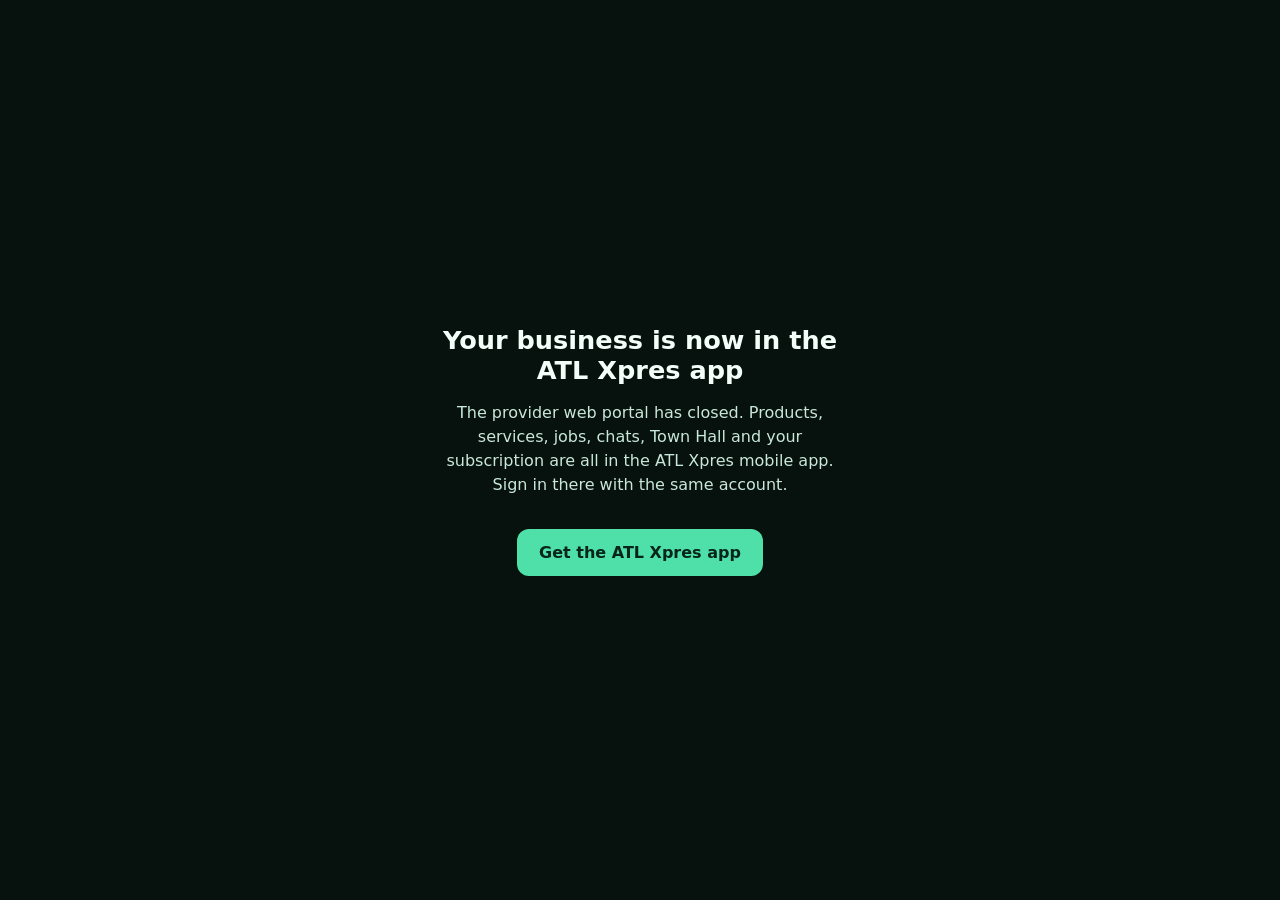
==== commit 3e8e26a1: "Retire the provider web portal; providers use the mobile app - Replace provider.html with a notice p" ====
--- a/provider.html
+++ b/provider.html
@@ -1,300 +1,29 @@
 <!doctype html>
 <html lang="en">
 <head>
-  <script src="./message-receipts.js?v=20261015" defer></script>
-  <link rel="stylesheet" href="./message-receipts.css?v=20261015"/>
-  <meta charset="utf-8" />
-  <meta name="viewport" content="width=device-width, initial-scale=1, viewport-fit=cover" />
-  <script src="./chat-history.js?v=20261011-chat-app" defer></script>
-  <script src="./theme.js?v=20261016-keyboard"></script>
-  <title>Atlantic Express Provider Portal</title>
-  <script>
-    try {
-      if (localStorage.getItem("atlantic.provider.token")) {
-        document.documentElement.classList.add("provider-session-pending");
-      }
-    } catch (_) {}
-  </script>
-  <link rel="icon" type="image/png" href="./favicon.png?v=20260928-atl" />
-  <link rel="apple-touch-icon" href="./favicon.png?v=20260928-atl" />
-  <link rel="stylesheet" href="./provider.css?v=20261020-install-dialog" />
-  <script src="./catalog-live.js?v=20261005-page-refresh" defer></script>
-  <script src="./location-sharing.js?v=20261016-overview" defer></script>
-  <script src="./driver-availability.js?v=20261016-overview" defer></script>
-  <script src="./listing-images.js?v=20261016-overview" defer></script>
-  <script src="./storage-upload.js?v=20261008-chat" defer></script>
-  <script src="./service-categories-data.js?v=20261016-overview" defer></script>
-  <script src="./service-categories.js?v=20261016-overview" defer></script>
-  <script src="./provider-form-defaults.js?v=20261014" defer></script>
-  <script src="./hall-icon.js?v=20261016-overview" defer></script>
-  <script src="./provider-map-loader.js?v=20261015" defer></script>
-  <script src="./provider-native.js?v=20261016-overview" defer></script>
-  <script src="./delivery-areas.js?v=20261006-simple-forms" defer></script>
-  <script src="./community-town-hall.js?v=20261021-workspace-alerts" defer></script>
-  <script src="./private-chat-store.js?v=20261015" defer></script>
-  <script src="./community-portal.js?v=20261021-threads" defer></script>
-  <link rel="stylesheet" href="./community-portal.css?v=20261019-replies" />
-  <link rel="stylesheet" href="./town-hall.css?v=20261016-overview" />
-  <script src="./provider.js?v=20261021-email-guidance" defer></script>
-  <link rel="stylesheet" href="./theme.css?v=20261012-theme-ready" />
-  <link rel="stylesheet" href="./dashboard.css?v=20261009-plans-wallet" />
-  <script src="./chat-photo-viewer.js?v=20261011-chat-app" defer></script>
-  <script src="./provider-updates.js?v=20261020-install-dialog" defer></script>
-  <script src="./provider-install.js?v=20261020-install-dialog" defer></script>
-  <script src="./provider-pwa.js?v=20261021-workspace-alerts" defer></script>
-  <link rel="manifest" href="./provider.webmanifest" />
-  <meta name="theme-color" content="#12221C" />
-  <meta name="apple-mobile-web-app-capable" content="yes" />
-  <meta name="apple-mobile-web-app-status-bar-style" content="default" />
-<link rel="stylesheet" href="provider-identity.css?v=20261020-profile" />
-<script src="provider-identity.js?v=20261020-profile" defer></script>
-<link rel="stylesheet" href="./settings.css?v=20261015" />
-<script src="./settings.js?v=20261021-workspace-alerts" defer></script>
-<link rel="stylesheet" href="./provider-overview.css?v=20261020-profile"/>
+<meta charset="utf-8">
+<meta name="viewport" content="width=device-width, initial-scale=1">
+<meta name="robots" content="noindex">
+<title>ATL Xpres — use the app</title>
+<style>
+  :root{color-scheme:light dark}
+  body{margin:0;min-height:100vh;display:grid;place-items:center;font-family:system-ui,-apple-system,Segoe UI,Roboto,sans-serif;background:#07110D;color:#F2FFF9;padding:24px;box-sizing:border-box}
+  main{max-width:420px;text-align:center}
+  h1{font-size:1.6rem;margin:0 0 12px}
+  p{line-height:1.5;color:#C9E8DA}
+  a{display:inline-block;margin-top:16px;padding:14px 22px;border-radius:12px;background:#4EE0A8;color:#08251B;font-weight:700;text-decoration:none}
+</style>
 </head>
-<body class="auth-mode">
-  <header class="provider-header">
-    <div><span class="eyebrow">Atlantic Express</span><h1>Provider Portal</h1></div>
-    <div class="header-actions"><label class="appearance-control">Theme <select data-theme-preference aria-label="Appearance"><option value="system">System</option><option value="light">Light</option><option value="dark">Dark</option></select></label><button id="installProviderApp" type="button" class="secondary hidden">Install app</button><button id="enableProviderNotifications" type="button" class="secondary hidden">Enable phone notifications</button><span id="providerStatus">Secure provider access</span><button id="providerAlerts" class="secondary hidden" type="button">Alerts <span id="providerAlertCount" class="alert-count hidden">0</span></button><button id="signOut" class="secondary hidden">Sign out</button></div>
-  </header>
-  <main>
-    <section id="authPanel" class="card auth-card">
-      <div id="providerInstallEntry" class="provider-install-entry" hidden>
-        <img src="./provider-icon-192.png" alt="" width="48" height="48" />
-        <div><strong>Take your business with you</strong><p>Install the provider app on your phone. No account needed to install.</p></div>
-        <button type="button" data-provider-install>Install app</button>
-      </div>
-      <div><span class="eyebrow">For trusted providers</span><h2>Build your business on Atlantic Express</h2><p>Sell products, offer professional services, manage property or mobility listings, and connect with customers from one secure portal.</p></div>
-      <div class="auth-switch"><button type="button" data-auth-view="login" class="active">Sign in</button><button type="button" data-auth-view="signup" class="secondary">Create account</button></div>
-      <form id="loginForm" class="form-grid compact" data-auth-panel="login">
-        <label>Email<input name="email" type="email" autocomplete="email" required /></label>
-        <label>Password<span class="password-field"><input name="password" type="password" autocomplete="current-password" required /><button type="button" data-password-toggle aria-label="Show password" aria-pressed="false">&#128065;</button></span></label>
-        <button type="submit">Sign in</button><button type="button" id="resendVerification" class="link-button">Resend verification email</button><p id="loginMessage" class="message" aria-live="polite"></p>
-      </form>
-      <form id="signupForm" class="form-grid compact hidden" data-auth-panel="signup">
-        <label>Full name<input name="full_name" autocomplete="name" required /></label><label>Email<input name="email" type="email" autocomplete="email" required /></label>
-        <label>Phone<input name="phone" type="tel" autocomplete="tel" required /><small>Use a phone number that is not linked to another Atlantic Express account.</small></label><label>Password<span class="password-field"><input name="password" type="password" autocomplete="new-password" minlength="8" maxlength="72" required aria-describedby="signupPasswordHelp" /><button type="button" data-password-toggle aria-label="Show password" aria-pressed="false">&#128065;</button></span><small id="signupPasswordHelp">At least 8 characters, with uppercase, lowercase and a special character such as !@#$.</small></label>
-        <button type="submit">Create provider account</button><p id="signupMessage" class="message" aria-live="polite"></p>
-      </form>
-    </section>
-
-    <section id="sessionRestorePanel" class="card auth-card hidden" aria-live="polite">
-      <div><span class="eyebrow">Secure provider access</span><h2>Restoring your session</h2><p id="sessionRestoreMessage">Checking your Atlantic Express account and provider access…</p></div>
-      <div class="form-actions"><button id="retrySessionRestore" type="button">Retry</button><button id="cancelSessionRestore" type="button" class="secondary">Sign out</button></div>
-    </section>
-
-    <section id="portal" class="hidden dashboard-grid">
-      <aside class="card side-card">
-        <h2 id="businessName">Provider setup</h2><p id="verificationState" class="badge">Pending</p>
-        <nav><button data-view="overview" data-provider-profile class="active">Overview</button><button data-view="verification" data-provider-profile>Verification documents</button><button data-view="profile" data-provider-profile>Business profile</button><button data-view="subscription" data-provider-profile>Subscription</button><button data-view="products" data-product-tool>Products</button><button data-view="merchant-orders" data-product-tool>Product orders</button><button data-view="listings" data-service-tool>Services</button><button data-view="messages" data-provider-profile>Chats</button><button data-view="support">Support</button></nav>
-      </aside>
-      <div class="workspace">
-        <p id="providerPushStatus" class="provider-push-status" role="status"></p>
-        <p id="portalMessage" class="message portal-message" role="alert" aria-live="assertive"></p>
-        <section id="onboardingCard" class="card hidden">
-          <span class="eyebrow">Step 1 of 2</span><h2>Choose how you will use Atlantic Express</h2><p>Your choice determines the tools available in your portal. You can add verification documents after submitting this profile.</p>
-          <form id="onboardingForm" class="form-grid">
-            <fieldset class="wide provider-type-fieldset"><legend>Which best describes what you provide?</legend><div class="provider-type-grid">
-              <label class="provider-type-card"><input type="radio" name="provider_type" value="product_merchant" required /><span><strong>Products and retail</strong><small>Imported or locally available goods such as gadgets, clothing, food, beauty, home items and accessories.</small></span></label>
-              <label class="provider-type-card"><input type="radio" name="provider_type" value="service_professional" /><span><strong>Skilled or professional services</strong><small>Artisans and specialists such as mechanics, plumbers, carpenters, drivers and qualified professionals.</small></span></label>
-              <label class="provider-type-card"><input type="radio" name="provider_type" value="property_host" /><span><strong>Property and accommodation</strong><small>Hotels, short lets, rentals, land, houses and other managed property listings.</small></span></label>
-              <label class="provider-type-card"><input type="radio" name="provider_type" value="mobility_provider" /><span><strong>Vehicles and roadside services</strong><small>Car rentals, vehicle sales, car wash, fuel assistance, transport and roadside support.</small></span></label>
-              <label class="provider-type-card"><input type="radio" name="provider_type" value="mixed" /><span><strong>Products and services</strong><small>A verified business that genuinely offers both physical products and service-based listings.</small></span></label>
-              <label class="provider-type-card"><input type="radio" name="provider_type" value="other" /><span><strong>Something else</strong><small>Choose this when none of the categories above accurately describes your work.</small></span></label>
-            </div></fieldset>
-            <label>Business / professional name<input name="business_name" required /></label>
-            <label id="providerTypeOtherField" class="wide hidden">Describe what you provide<input name="provider_type_other" maxlength="180" /></label><label>Contact email<input name="contact_email" type="email" required /></label>
-            <label>Contact phone<input name="contact_phone" inputmode="tel" required /></label><label>Website<input name="website_url" type="url" /></label>
-            <label>Address<input name="address_line" /></label><label>City<input name="city" required /></label><label>State / region<input name="state" required /></label>
-            <label>Country code<input name="country_code" maxlength="2" pattern="[A-Za-z]{2}" value="NG" autocapitalize="characters" required /><small>Two-letter ISO code, for example NG, GB, US, or CA.</small></label>
-            <label class="wide"><span><input type="checkbox" name="is_driver" /> I offer driver / ride services</span><small>Driver verification requires clear photos of your driver licence, your car and its plate number.</small></label><label class="wide">About your business or professional work<textarea name="description" rows="4"></textarea></label><button type="submit">Submit provider profile</button>
-          </form>
-        </section>
-
-        <section data-view-panel="products" class="card hidden">
-          <div class="section-heading"><div><span class="eyebrow">Merchant catalogue</span><h2>Physical products</h2><p>Create a private draft, check it, then submit it for Atlantic Express review.</p></div><button id="toggleProductForm" type="button" aria-expanded="false">Create product</button></div>
-          <div id="productSubscriptionGate" class="subscription-gate hidden"></div>
-          <form id="productForm" class="form-grid hidden">
-            <label class="wide">Customers contact you directly<select name="payment_mode"><option value="contact">Message me to arrange payment</option></select><small>Message me opens a private chat in Atlantic Express. Agree payment and delivery with the customer there.</small></label>
-            <p class="wide form-note">Flutterwave confirms the customer's payment first, then sends your share to your registered bank account. Local payments usually settle the next business day; international payments usually take five business days. Weekends, holidays, verification checks or other delays may make this longer. Check Seller funds on your orders before relying on a payout. This is not money held until delivery.</p>
-            <label>Product name<input name="title" required /></label><label>Stock code (optional)<input name="sku" placeholder="Leave empty if you do not use stock codes" /><small>We create a code for you if you leave this empty.</small></label>
-            <label>Primary selling price<input name="local_selling_price" type="number" min="0.01" step="0.01" required /></label><label>Primary price currency<input name="currency_code" maxlength="3" value="NGN" required /><small>Three-letter code, such as NGN, USD, GBP, or EUR.</small></label><label>Crossed-out primary price<input name="compare_at_price" type="number" min="0" step="0.01" /></label>
-            <label>Inventory<input name="inventory_count" type="number" min="0" value="1" required /></label><label>Category<input name="category" placeholder="e.g. Shoes, phones or clothing" maxlength="120" required /><small>Type the category that best describes your product.</small></label>
-            <label class="check-option"><input name="is_flash_sale" type="checkbox" /><span>Flash sale</span></label><label>Flash price (primary currency)<input name="flash_sale_price" type="number" min="0" step="0.01" /></label>
-            <label>How is the stock supplied?<select id="productFulfillmentMode" name="fulfillment_mode" required><option value="merchant_local">Already available at the stock location</option><option value="merchant_cross_border">Sourced or imported by the seller</option></select><small>This describes your stock. The buyer's delivery country determines whether an order is local or international.</small></label><label>Stock state<select id="productStockState" name="stock_state" required><option value="locally_available">Available now</option></select><small id="productStockHelp">Stock already available in its stated country may also be sold abroad.</small></label>
-            <label>Stock country code<input id="productCountryCode" name="inventory_country_code" maxlength="2" value="NG" required /></label><label>Stock city<input name="inventory_city" placeholder="e.g. Abuja" required /></label>
-            <label class="wide">Stock / pickup location<input name="inventory_location" required /></label>
-            <label class="hidden" aria-hidden="true">Stock latitude<input name="inventory_latitude" type="number" min="-90" max="90" step="0.000001" tabindex="-1" /></label><label class="hidden" aria-hidden="true">Stock longitude<input name="inventory_longitude" type="number" min="-180" max="180" step="0.000001" tabindex="-1" /></label>
-            <button id="useProductLocation" type="button" class="secondary">Use current stock location</button>
-            <p class="wide form-note">Location is required for locally available products so nearby buyers see local stock first.</p>
-            <label>Handling time (hours)<input name="handling_time_hours" type="number" min="0" value="24" required /></label><label>Estimated delivery (days)<span class="field-pair"><input name="delivery_min_days" type="number" min="0" value="1" required /><input name="delivery_max_days" type="number" min="0" value="3" required /></span></label>
-            <label class="wide">Delivery methods (comma separated)<input name="delivery_methods" value="delivery,pickup" required /></label><label class="wide">Returns policy<textarea name="return_policy" rows="3" required></textarea></label>
-            <div class="wide"><h3>Where can you deliver?</h3><p>Add each area you deliver to, and the delivery charge. Your product price stays the same unless you choose a different price below.</p><div id="productDeliveryAreas"></div><button id="addProductDeliveryArea" class="secondary" type="button">Add another delivery area</button><small id="enabledBuyerMarkets">Checking available countries...</small></div>
-            <label class="wide">Description<textarea name="description" rows="5" required></textarea></label>
-            <label class="wide">Product videos (MP4)<input id="productVideos" type="file" accept="video/mp4" multiple /><small>Gold: 2 videos; Diamond: 5. Each up to 60 seconds and 50 MB.</small><div id="productExistingVideos"></div></label><label class="wide">Product images<input id="productImages" type="file" accept="image/jpeg,image/png,image/webp" multiple /><small>Image limits per post: Free 1; Bronze 2; Silver 4; Gold and Diamond 8. Existing images remain when editing unless replacements are selected. After expiry or downgrade, posts outside your plan allowance leave discovery; stored posts and media are kept.</small></label>
-            <p class="wide form-note"><strong>Private draft:</strong> saving does not publish this product. Check the details, then submit it for Atlantic Express review.</p>
-            <div id="productUploadProgress" class="wide message"></div><div class="wide form-actions"><button type="submit">Save product draft</button><button id="cancelProductForm" type="button" class="secondary">Cancel</button></div>
-          </form>
-          <div class="toolbar"><input id="productSearch" type="search" placeholder="Search product or SKU" /><select id="productStatus"><option value="">All statuses</option><option>draft</option><option>pending</option><option>approved</option><option>rejected</option><option>suspended</option></select></div>
-          <div id="productRows" class="stack-list"></div><button id="loadMoreProducts" type="button" class="secondary hidden">Load more products</button>
-        </section>
-
-        <section data-view-panel="merchant-orders" class="card hidden">
-          <div class="section-heading"><div><span class="eyebrow">Merchant fulfilment</span><h2>Paid product orders</h2><p>Local orders are processed immediately. Imported orders can be grouped into your own manifests.</p></div><button id="refreshMerchantOrders" class="secondary">Refresh</button></div>
-          <div id="bulkFulfillmentControls" class="toolbar"><select id="bulkFulfillmentStatus"><option value="">Choose next tracking stage</option><option value="accepted">Accepted</option><option value="packed">Packed</option><option value="processing">Processing</option><option value="dispatched_from_origin">Dispatched from origin</option><option value="international_transit">International transit</option><option value="customs_clearance">Customs clearance</option><option value="local_hub">Local hub</option><option value="ready_for_pickup">Ready for pickup</option><option value="out_for_delivery">Out for delivery</option><option value="delivered">Delivered</option></select><button id="bulkUpdateOrders" type="button">Update selected orders</button><span id="bulkFulfillmentMessage" class="message"></span></div>
-          <div id="merchantOrderRows" class="stack-list"></div><button id="loadMoreMerchantOrders" type="button" class="secondary hidden">Load more orders</button>
-          <hr /><div class="section-heading"><div><span class="eyebrow">Cross-border operations</span><h2>Merchant manifests</h2><p>Each manifest contains only your paid imported orders and is suitable for printing.</p></div><button id="createManifest" type="button">Create from selected orders</button></div>
-          <div id="manifestRows" class="stack-list"></div><button id="loadMoreManifests" type="button" class="secondary hidden">Load more manifests</button>
-        </section>
-
-        <section data-view-panel="overview" class="card provider-overview"><div class="overview-top">
-          <div class="section-heading"><div><h2>Provider overview</h2></div><button id="refreshPortal" class="secondary"><span class="overview-refresh-icon" aria-hidden="true"><svg viewBox="0 0 24 24" fill="none" stroke="currentColor" stroke-width="1.8" stroke-linecap="round" stroke-linejoin="round"><path d="M20 8a8 8 0 1 0 0 8M20 3v5h-5"/></svg></span>Refresh</button></div><div class="overview-identity" id="providerIdentity"></div><div class="overview-summary">
-          <div class="metrics"><article><span class="overview-icon" aria-hidden="true"><svg viewBox="0 0 24 24" fill="none" stroke="currentColor" stroke-width="1.8" stroke-linecap="round" stroke-linejoin="round"><path d="M12 3 4 6v6c0 5 8 9 8 9s8-4 8-9V6Z"/><path d="m8 12 3 3 5-6"/></svg></span><div><span>Verification</span><strong id="metricVerification">—</strong></div></article><article><span class="overview-icon" aria-hidden="true"><svg viewBox="0 0 24 24" fill="none" stroke="currentColor" stroke-width="1.8" stroke-linecap="round" stroke-linejoin="round"><path d="m3 6 4 5 5-8 5 8 4-5-2 13H5Z"/></svg></span><div><span>Subscription</span><strong id="metricSubscription">—</strong></div></article><article><span class="overview-icon" aria-hidden="true"><svg viewBox="0 0 24 24" fill="none" stroke="currentColor" stroke-width="1.8" stroke-linecap="round" stroke-linejoin="round"><rect x="5" y="3" width="14" height="18" rx="2"/><path d="M9 8h6M9 12h6M9 16h4"/></svg></span><div><span>Listings</span><strong id="metricListings">0</strong></div></article><article><span class="overview-icon" aria-hidden="true"><svg viewBox="0 0 24 24" fill="none" stroke="currentColor" stroke-width="1.8" stroke-linecap="round" stroke-linejoin="round"><path d="M21 11a9 9 0 0 1-9 9H4l-2 2V11a9 9 0 0 1 19 0Z"/></svg></span><div><span>Open requests</span><strong id="metricRequests">0</strong></div></article></div></div></div>
-          <section id="driverAvailability" class="verification-box hidden"></section>
-          <div class="overview-guidance"><span class="overview-icon" aria-hidden="true"><svg viewBox="0 0 24 24" fill="none" stroke="currentColor" stroke-width="1.8" stroke-linecap="round" stroke-linejoin="round"><path d="M12 3 4 6v6c0 5 8 9 8 9s8-4 8-9V6Z"/><path d="m8 12 3 3 5-6"/></svg></span><div id="accountGuidance" class="notice"></div></div>
-          <div class="form-actions"><button type="button" data-view="verification" data-provider-profile>Upload verification documents</button><button type="button" data-view="profile" data-provider-profile>Edit business profile</button></div>
-        </section>
-        <section data-view-panel="profile" class="card hidden">
-          <h2>Business profile</h2>
-          <section id="providerBranding" class="verification-box hidden"><h3>Public profile</h3><p>Your photo and banner appear with your products, services and customer chats.</p><div id="providerBrandPreview"></div><form id="providerMediaForm" class="form-grid compact"><label>Profile photo<input name="photo" type="file" accept="image/jpeg,image/png,image/webp"/><small>A square photo works best. Maximum 5 MB.</small></label><label>Business banner<input name="banner" type="file" accept="image/jpeg,image/png,image/webp"/><small>A wide image works best. Maximum 5 MB.</small></label><button type="submit">Save profile images</button><button type="button" class="secondary" id="removeProviderPhoto">Remove photo</button><button type="button" class="secondary" id="removeProviderBanner">Remove banner</button><p id="providerMediaMessage" class="message" role="status"></p></form></section>
-          <section id="sellerSettlement" class="verification-box hidden">
-            <div class="section-heading"><div><span class="eyebrow">Product seller settlement</span><h3>Connect your Flutterwave settlement account</h3></div><span id="payoutStatus" class="badge">Not configured</span></div>
-            <p>Required when you offer Flutterwave checkout. Contact-only products do not need this account. Customers pay securely through Atlantic Express; Flutterwave sends the seller portion to this account and the 1% Atlantic Express service fee to the marketplace account.</p>
-            <div id="payoutSummary" class="notice hidden"></div>
-            <form id="payoutForm" class="form-grid compact">
-              <label>Bank country<input id="payoutCountry" name="country_code" maxlength="2" pattern="[A-Za-z]{2}" value="NG" required /><small>Two-letter code, such as NG, GH, KE, GB, or US.</small></label>
-              <label>Bank<select id="payoutBank" name="account_bank" required><option value="">Load banks for this country</option></select></label>
-              <label>Account number / IBAN<input name="account_number" autocomplete="off" minlength="4" maxlength="34" required /><small>Sent securely to Flutterwave. Atlantic Express stores only the final four characters.</small></label>
-              <details class="wide"><summary>International bank details, when required</summary><div class="form-grid compact"><label>SWIFT / BIC<input name="swift_code" autocomplete="off" /></label><label>Routing number<input name="routing_number" autocomplete="off" /></label><label>Bank branch code<input name="bank_branch" autocomplete="off" /></label></div><small>Flutterwave may require these details for US, SEPA, Ghana, Tanzania, Rwanda, or Uganda accounts.</small></details>
-              <button id="loadPayoutBanks" type="button" class="secondary">Load banks</button>
-              <button type="submit">Connect settlement account</button><p id="payoutMessage" class="message"></p>
-            </form>
-          </section>
-        </section>
-        <section data-view-panel="verification" class="card hidden">
-          <h2>Business verification</h2>
-          <section id="verificationDocuments" class="verification-box hidden">
-            <div class="section-heading"><div><span class="eyebrow">Business verification</span><h3>Verification documents</h3></div></div>
-            <p id="verificationDocumentGuidance">Upload clear documents that match your registered name and contact details. PDF, JPG, PNG, and WebP are accepted.</p>
-            <form id="verificationForm" class="form-grid compact">
-              <label>Document type<select name="document_type" required><option value="drivers_license">Driver licence photo</option><option value="driver_vehicle">Car / vehicle photo</option><option value="driver_plate">Plate-number photo</option><option value="government_id" selected>Government ID</option><option value="business_registration">Business registration</option><option value="professional_license">Professional licence / qualification</option><option value="property_authority">Property ownership / authority</option><option value="address_proof">Proof of address</option></select></label>
-              <label>Document<input id="verificationFile" type="file" accept="application/pdf,image/jpeg,image/png,image/webp" required /></label>
-              <button type="submit">Upload document</button><p id="verificationMessage" class="message"></p>
-            </form>
-            <p>Drivers: upload all three photos separately. The licence details, car and registration plate must be clear and readable. Each photo requires admin approval.</p><div id="verificationRows" class="stack-list"></div>
-          </section>
-        </section>
-
-        <section data-view-panel="subscription" class="card hidden">
-          <div class="section-heading"><div><span class="eyebrow">Provider access</span><h2>Provider subscriptions</h2><p>Free includes one listing after verification. Paid monthly or yearly plans unlock higher limits.</p></div><button id="refreshSubscription" class="secondary">Refresh</button></div>
-          <div id="subscriptionGuidance" class="notice"></div>
-          <div id="plans" class="plans"></div>
-        </section>
-
-        <section data-view-panel="listings" class="card hidden">
-          <div class="section-heading"><div><span class="eyebrow">Inventory</span><h2>Service listings</h2><p>Create a private draft, check it, then submit it for Atlantic Express review.</p></div><button id="toggleListingForm" type="button" aria-expanded="false">Create service</button></div>
-          <div id="listingSubscriptionGate" class="subscription-gate hidden"></div>
-          <form id="listingForm" class="form-grid hidden">
-            <label>Type<select name="listing_type" required><option value="hotel">Hotel</option><option value="short_let">Short let</option><option value="car_rental">Car rental</option><option value="car_wash">Car wash</option><option value="mechanic">Mechanic</option><option value="plumber">Plumber</option><option value="carpenter">Carpenter</option><option value="fuel_station">Fuel / gas station</option><option value="food_vendor">Food vendor</option><option value="artisan">Professional service</option><option value="shop_rental">Shop rental</option><option value="property">Property enquiry</option><option value="land">Land enquiry</option></select></label>
-            <label>Title<input name="title" required /></label><label>Service category<input name="category" maxlength="100" placeholder="Search your service" required /><small>Search a service or enter your own if it is not listed.</small></label><label>City<input name="city" required /></label>
-            <label>State / region<input name="state" required /></label><label>Street / area<input name="address_line" /></label>
-            <label>Country code<input name="country_code" maxlength="2" pattern="[A-Za-z]{2}" value="NG" autocapitalize="characters" required /><small>Two-letter ISO code, for example NG, GB, US, or CA.</small></label>
-            <label>Currency code<input name="currency_code" maxlength="3" pattern="[A-Za-z]{3}" value="NGN" autocapitalize="characters" required /><small>Three-letter ISO code, for example NGN, GBP, USD, or CAD.</small></label>
-            <label>How do you set your price?<select id="listingPriceMode" name="price_mode"><option value="fixed">One set price</option><option value="from">Price starts from an amount</option><option value="quote">I need to see the job before giving a price</option></select><small>For repairs, choose a starting price or give a price after checking the problem.</small></label><label id="listingPriceField">Price (<span id="listingPriceLabel">set amount</span>)<input name="price" type="number" min="0" step="0.01" /><small id="listingPriceHelp">What the customer pays for the service described.</small></label><label class="wide">What can change the price? (optional)<input name="price_notes" maxlength="500" placeholder="e.g. Final price depends on the repair and replacement parts." /></label><label>Price is for<input name="pricing_unit" placeholder="e.g. one visit, one hour, one night" /><small>Describe what the customer receives for this price.</small></label><label id="listingCapacityField">How many customers can you serve at the same time?<input name="capacity" type="number" min="1" value="1" /><small>For example: guests for a hotel, vehicles for a car wash, or people for an appointment.</small></label>
-            <label>Contact email<input name="contact_email" type="email" /></label><label>Contact phone<input name="contact_phone" inputmode="tel" /></label>
-            <div class="wide location-card">
-              <div><h3>Service location</h3><p>Search the service address, then click the map or drag the pin to the exact property or workplace. Customers never see the coordinates; they are only used to find nearby services.</p></div>
-              <div class="location-search"><input id="listingLocationSearch" type="search" placeholder="Search address or area, e.g. Bwari, Abuja" autocomplete="off" /><button id="searchListingLocation" type="button" class="secondary">Search map</button><button id="useCurrentLocation" type="button">Use my current location</button></div>
-              <div id="listingLocationSearchResults" class="location-search-results hidden" aria-live="polite"></div>
-              <p id="listingLocationStatus" class="location-status" role="status" aria-live="polite">Search for the address or use this device's location, then verify the pin.</p>
-              <div id="listingLocationPreview" class="location-preview"><div id="listingLocationMap" class="location-map" role="application" aria-label="Choose the service location on the map"></div><div class="form-actions"><a id="openListingLocationMap" class="hidden" target="_blank" rel="noopener">Open this pin in a full map</a></div><label class="check-option"><input id="confirmListingLocation" type="checkbox" /><span>I confirm this pin is at the actual service or property location.</span></label></div>
-              <small>Laptops may use Wi-Fi or an internet address instead of GPS and can be wrong. Treat “Use my current location” as a shortcut only: always check the map, move the pin if needed, and confirm it before saving.</small>
-              <details class="manual-location"><summary>Advanced: enter a different location manually</summary><div class="field-pair"><label>Latitude<input name="latitude" type="number" min="-90" max="90" step="0.000001" placeholder="e.g. 9.076500" /></label><label>Longitude<input name="longitude" type="number" min="-180" max="180" step="0.000001" placeholder="e.g. 7.398600" /></label></div><small>Only use this when registering a remote property or when the device cannot provide a location.</small></details>
-            </div>
-            <label>How far can nearby customers find you? (km)<input name="service_radius_km" type="number" min="1" max="500" value="25" /><small>Customers within this distance may see the service.</small></label><label class="check-option"><input name="is_mobile_service" type="checkbox" /><span>I can travel to the customer’s location</span></label>
-            <label class="check-option"><input name="is_available_now" type="checkbox" /><span>Customers can contact me now</span></label>
-            <label class="wide">Description<textarea name="description" rows="5" required></textarea></label>
-            <label class="wide">Service videos (MP4)<input id="listingVideos" type="file" accept="video/mp4" multiple /><small>Gold: 2 videos; Diamond: 5. Each up to 60 seconds and 50 MB.</small><div id="listingExistingVideos"></div></label><div id="listingExistingImages" class="wide existing-media hidden"></div><label class="wide">Add service images<input id="listingImages" type="file" accept="image/jpeg,image/png,image/webp" multiple /><small>New images are added to the current ones. You can remove current images above before saving.</small></label>
-            <p class="wide form-note"><strong>Private draft:</strong> saving does not publish this listing. Submit it for review when it is complete.</p>
-            <div id="uploadProgress" class="wide message"></div><div class="wide form-actions"><button type="submit">Save service draft</button><button id="cancelListingForm" type="button" class="secondary">Cancel</button></div>
-          </form>
-          <div class="toolbar"><input id="listingSearch" type="search" placeholder="Search listings" /><select id="listingStatus"><option value="">All statuses</option><option>draft</option><option>pending</option><option>approved</option><option>rejected</option></select></div>
-          <div id="listingRows" class="stack-list"></div>
-          <button id="loadMoreListings" type="button" class="secondary hidden">Load more listings</button>
-        </section>
-
-        <section data-view-panel="requests" class="card hidden">
-          <div class="section-heading"><div><span class="eyebrow">Operations</span><h2>Bookings and enquiries</h2></div><button id="refreshRequests" class="secondary">Refresh</button></div>
-          <div class="toolbar"><input id="requestSearch" type="search" placeholder="Search buyer, listing, or status" /><select id="requestStatus"><option value="">All statuses</option><option>pending</option><option>accepted</option><option>rejected</option><option>completed</option></select></div><div id="requestRows" class="stack-list"></div>
-          <button id="loadMoreRequests" type="button" class="secondary hidden">Load more requests</button>
-        </section>
-        <section data-view-panel="support" class="card hidden">
-          <div class="section-heading"><div><span class="eyebrow">Atlantic Express help</span><h2>Support</h2><p>Ask our team for help with your account, payments or listings. You do not need a paid subscription.</p></div><button id="refreshProviderSupport" type="button" class="secondary">Refresh</button></div>
-          <form id="providerSupportForm" class="form-grid compact">
-            <label>What do you need help with?<input name="subject" required maxlength="200" /></label>
-            <label>Your message<textarea name="message" required maxlength="5000" rows="3"></textarea></label>
-            <button type="submit">Send to Support</button>
-          </form>
-          <p id="providerSupportStatus" class="message" role="status"></p>
-          <div id="providerSupportTickets" class="stack-list"></div>
-          <button id="moreProviderSupport" type="button" class="secondary hidden">Load older conversations</button>
-          <section id="providerSupportThread" class="hidden">
-            <h3 id="providerSupportSubject"></h3>
-            <button id="earlierProviderSupport" type="button" class="secondary hidden">Load earlier messages</button>
-            <div id="providerSupportMessages" class="stack-list" aria-live="polite"></div>
-            <form id="providerSupportReply" class="form-grid compact"><label>Reply<textarea name="message" rows="3" maxlength="5000" required></textarea></label><button type="submit">Send reply</button></form>
-          </section>
-        </section>
-        <section data-view-panel="messages" class="card hidden">
-          <div class="section-heading"><div><span class="eyebrow">People and business</span><h2>Chats</h2><p>Customer messages about your products and services, all in one place.</p></div><button id="refreshConversations" class="secondary">Refresh</button></div>
-          <div id="communityRoot"></div>
-          <div class="hidden" aria-hidden="true">
-          <p id="conversationListStatus" class="message" role="status"></p>
-          <div id="conversationRows" class="stack-list"><p>Loading conversations...</p></div>
-          <button id="loadEarlierConversations" type="button" class="secondary hidden">Load earlier conversations</button>
-          </div>
-        </section>
-      </div>
-    </section>
-
-    <dialog id="availabilityDialog">
-      <form id="availabilityForm" class="form-grid compact">
-        <div class="section-heading"><div><span class="eyebrow">Booking inventory</span><h2 id="availabilityTitle">Add availability</h2></div><button type="button" id="closeAvailability" class="secondary">Close</button></div>
-        <input name="listing_id" type="hidden" />
-        <label>Available from<input name="starts_at" type="datetime-local" required /></label>
-        <label>Available until<input name="ends_at" type="datetime-local" required /></label>
-        <label>Customers for this time slot<input name="capacity" type="number" min="1" value="1" required /><small>Enter how many people, guests, or vehicles you can accept during this time.</small></label>
-        <button type="submit">Save availability</button>
-        <p id="availabilityMessage" class="message"></p>
-      </form>
-    </dialog>
-    <dialog id="conversationDialog">
-      <div class="section-heading"><div><span class="eyebrow">Atlantic Express messages</span><h2 id="conversationTitle">Conversation</h2></div><button type="button" id="closeConversation" class="secondary">Close</button></div>
-      <button type="button" id="loadEarlierConversation" class="secondary hidden">Load earlier messages</button>
-      <div id="conversationMessages" class="alert-rows"></div>
-      <form id="conversationReplyForm" class="form-grid compact">
-        <label>Reply<textarea name="message" rows="3" maxlength="2000"></textarea></label><label>Attach photos<input id="conversationImages" type="file" accept="image/jpeg,image/png,image/webp" multiple /><small>Up to four images, no larger than 5 MB each.</small></label>
-        <button type="submit">Send reply</button>
-        <p id="conversationMessage" class="message"></p>
-      </form>
-    </dialog>
-    <dialog id="fulfillmentDialog">
-      <form id="fulfillmentForm" class="form-grid compact">
-        <div class="section-heading"><div><span class="eyebrow">Seller-managed tracking</span><h2 id="fulfillmentTitle">Update order</h2></div><button id="closeFulfillment" type="button" class="secondary">Close</button></div>
-        <input name="order_id" type="hidden" /><input name="status" type="hidden" /><input name="expected_version" type="hidden" />
-        <label>Current location<input name="location" placeholder="City, facility, pickup point, or delivery area" /></label>
-        <label>Carrier / courier<input name="carrier" placeholder="Your delivery team or courier name" /></label>
-        <label>Tracking number<input name="tracking_number" /></label>
-        <label>Tracking URL<input name="tracking_url" type="url" placeholder="https://..." /></label>
-        <label>Estimated delivery<input name="estimated_delivery_at" type="datetime-local" /></label>
-        <label class="wide">Customer update<textarea name="notes" rows="3" maxlength="1000" placeholder="Explain this update clearly to the buyer."></textarea></label>
-        <button type="submit">Publish tracking update</button><p id="fulfillmentMessage" class="message"></p>
-      </form>
-    </dialog>
-  </main>
-  <dialog id="providerAlertsDialog" class="alerts-dialog">
-    <div class="section-heading"><div><span class="eyebrow">Provider activity</span><h2>Alerts</h2></div><div class="header-actions"><button id="markProviderAlertsRead" class="secondary" type="button">Mark all read</button><button id="closeProviderAlerts" class="secondary" type="button">Close</button></div></div>
-    <div id="providerAlertRows" class="alert-rows"><p>No new activity.</p></div>
-  </dialog>
+<body>
+<main>
+  <h1>Your business is now in the ATL Xpres app</h1>
+  <p>The provider web portal has closed. Products, services, jobs, chats, Town Hall and your subscription are all in the ATL Xpres mobile app. Sign in there with the same account.</p>
+  <a href="https://atlxpres.com">Get the ATL Xpres app</a>
+</main>
+<script>
+  // Remove the retired portal's offline copy from browsers that installed it.
+  if ('serviceWorker' in navigator) navigator.serviceWorker.getRegistrations().then(function (list) { list.forEach(function (r) { r.unregister(); }); }).catch(function () {});
+  if (window.caches) caches.keys().then(function (keys) { keys.forEach(function (k) { caches.delete(k); }); }).catch(function () {});
+</script>
 </body>
 </html>
